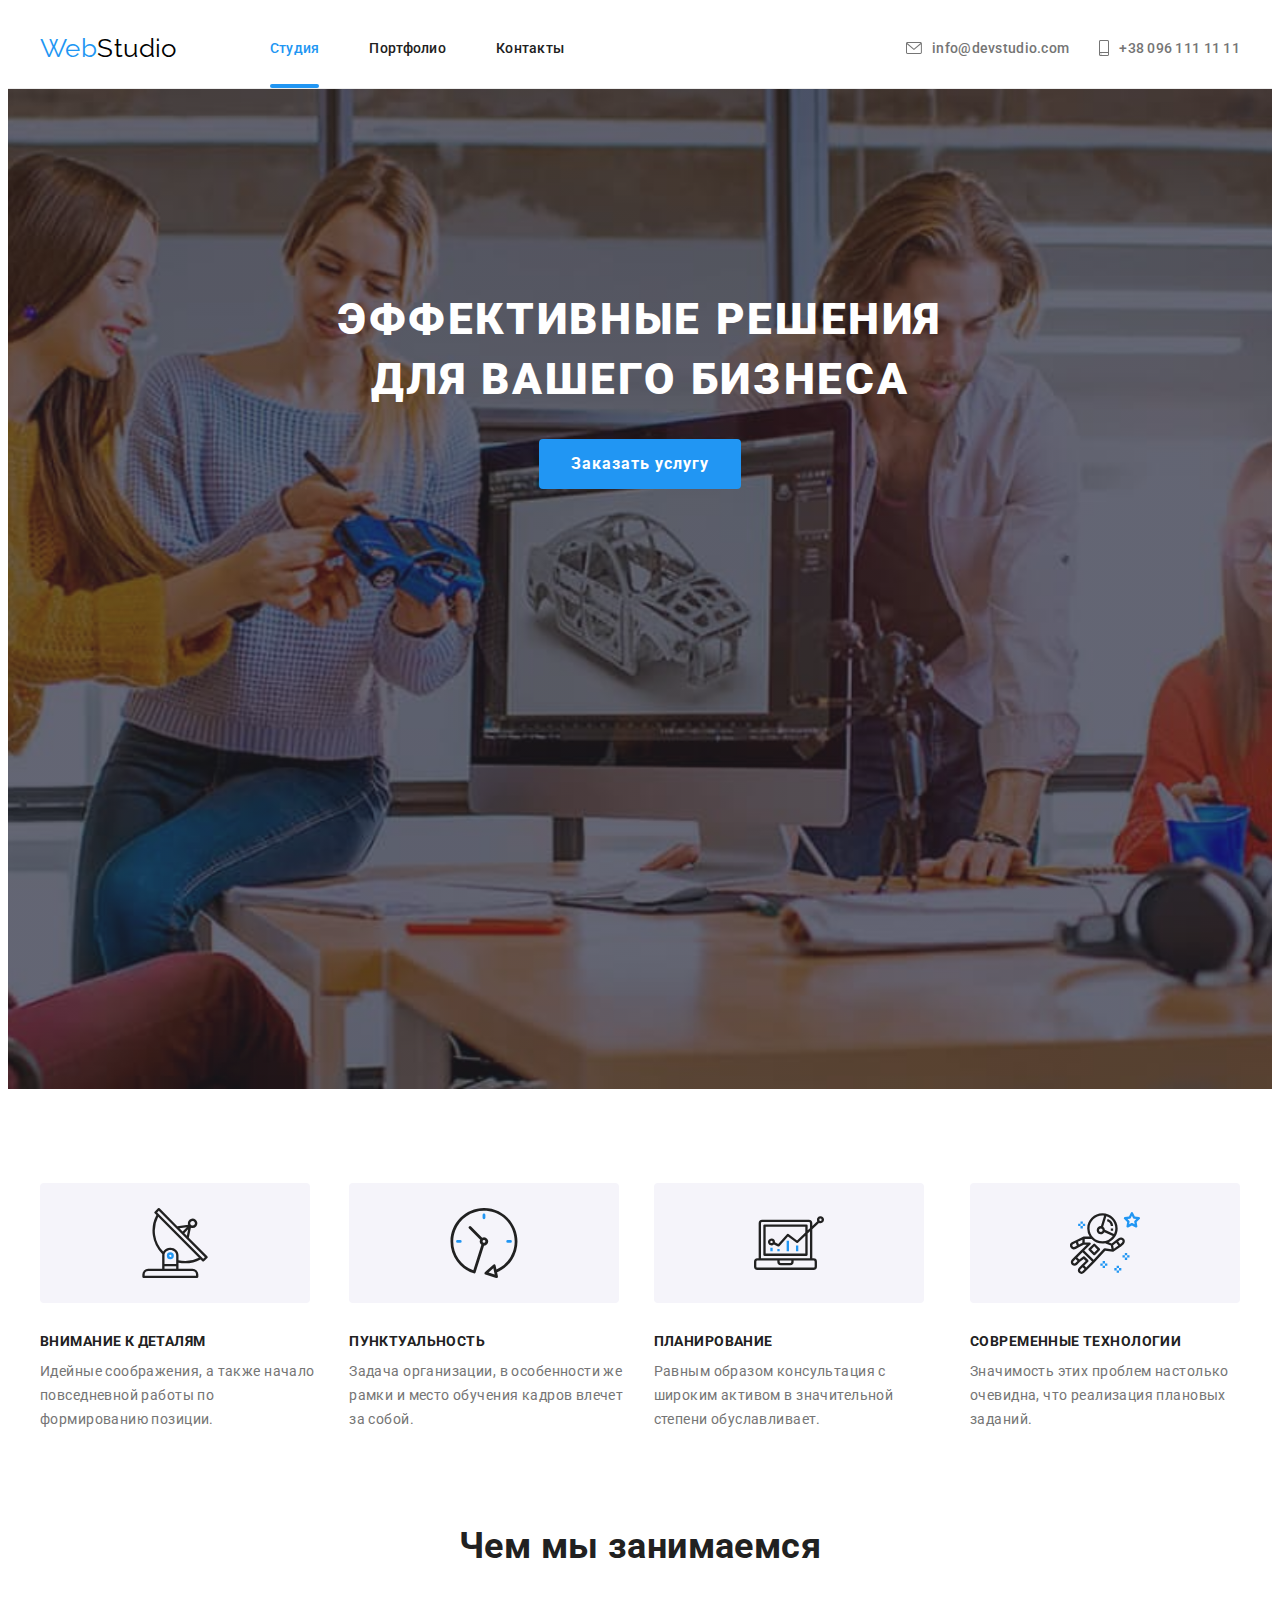
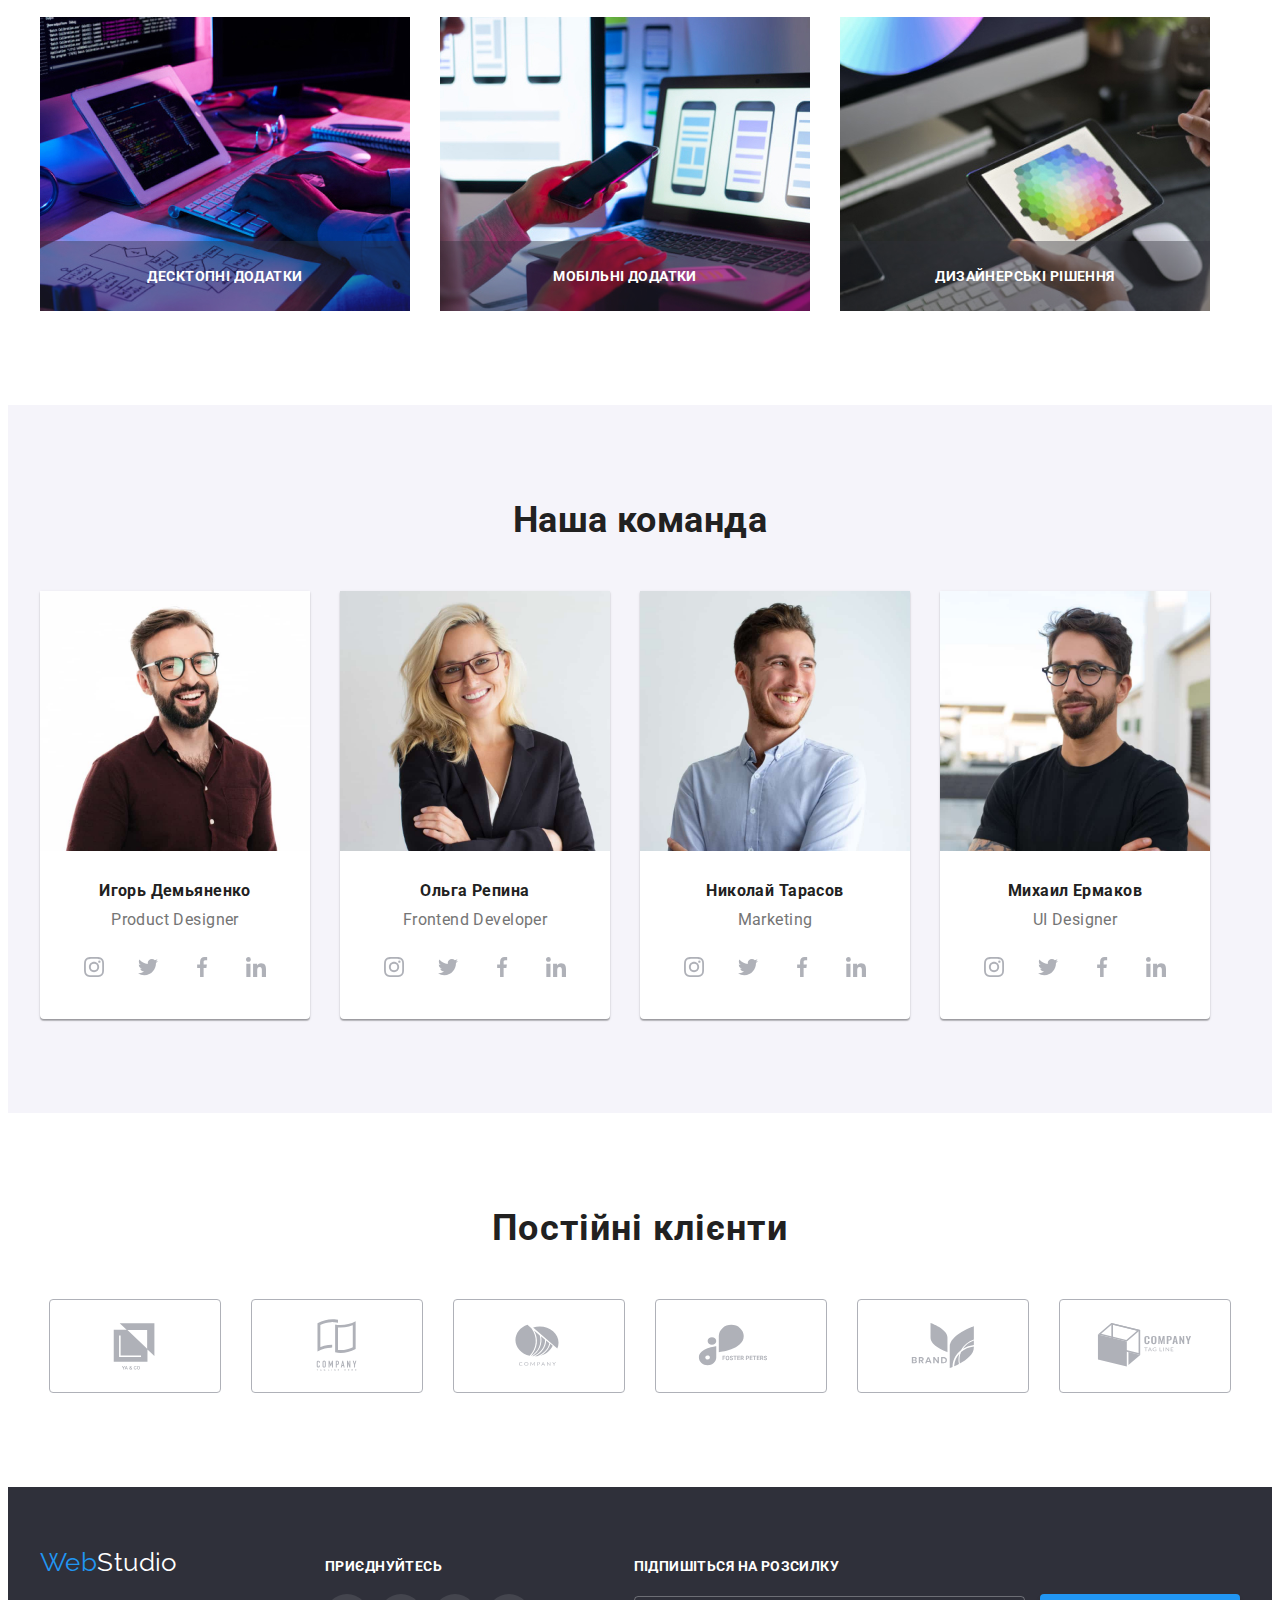
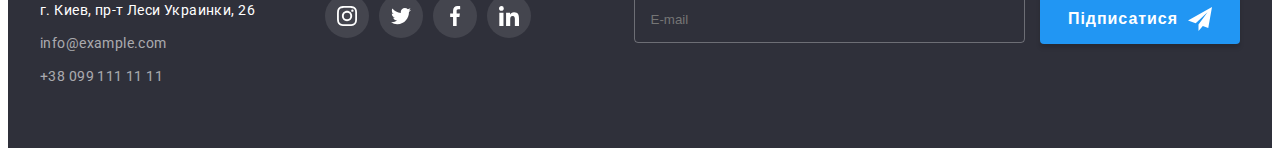
==== index.html @ f3ff93bc "Initial commit" ====
<!DOCTYPE html>
<html lang="ru">
  <head>
    <meta charset="UTF-8" />
    <meta http-equiv="X-UA-Compatible" content="IE=edge" />
    <meta name="viewport" content="width=device-width, initial-scale=1.0" />
    <title>WebStudio</title>

    <!--------------------  Font  ------------------------------------>
    <link rel="preconnect" href="https://fonts.googleapis.com" />
    <link rel="preconnect" href="https://fonts.gstatic.com" crossorigin />
    <link
      href="https://fonts.googleapis.com/css2?family=Raleway:wght@700&family=Roboto:wght@400;500;700;900&display=swap"
      rel="stylesheet"
    />

    <!-------------------  Normalize ---------------------------------------->
    <link
      rel="stylesheet"
      href="https://cdnjs.cloudflare.com/ajax/libs/modern-normalize/1.1.0/modern-normalize.min.css"
      integrity="sha512-wpPYUAdjBVSE4KJnH1VR1HeZfpl1ub8YT/NKx4PuQ5NmX2tKuGu6U/JRp5y+Y8XG2tV+wKQpNHVUX03MfMFn9Q=="
      crossorigin="anonymous"
      referrerpolicy="no-referrer"
    />

    <!------------------  Custom styles -------------------------------------------------->

    <link rel="stylesheet" href="./css/styles.css" />
  </head>

  <body data-page>
    <!----------------------------  header  -------------------------------------------------->

    <header class="header">
      <div class="container header-container">
        <nav class="header-nav">
          <a class="link header-link-logo-black" href="./index.html"
            ><span class="logo-blue">Web</span>Studio</a
          >
          <ul class="header-nav-list list">
            <li class="header-nav-item">
              <a class="header-link-studio header-link link" href="./index.html">Студия</a>
            </li>
            <li class="header-nav-item">
              <a class="header-link link" href="./portfolio.html">Портфолио</a>
            </li>
            <li class="header-nav-item"><a class="header-link link" href="#">Контакты</a></li>
          </ul>
        </nav>

        <ul class="header-contacts-list list">
          <li class="header-contacts-item">
            <a class="header-link-contacts link" href="mail:info@devstudio.com">
              <svg class="header-icon" width="16" height="12">
                <use href="./images/icons.svg#envelope"></use></svg
              >info@devstudio.com</a
            >
          </li>
          <li class="header-contacts-item">
            <a class="header-link-contacts link" href="tel:+380961111111"
              ><svg class="header-icon" width="10" height="16">
                <use href="./images/icons.svg#smartphone"></use></svg
              >+38 096 111 11 11</a
            >
          </li>
        </ul>
      </div>
    </header>

    <main>
      <!----------------------  Эффективные решения -------------------------------------->

      <section class="section sentence-section">
        <div class="container hero">
          <span class="images-hero"></span>
          <h1 class="sntns-hr">Эффективные решения для вашего бизнеса</h1>
          <button class="btn btn-sentence-section" type="button" data-modal-open>
            Заказать услугу
          </button>
        </div>
      </section>

      <!------------------------  features  ------------------------------------------->

      <section class="section">
        <div class="container">
          <h2 class="visually-hidden">Особенности</h2>

          <ul class="list container-features-list">
            <li class="container-features-item">
              <div class="features-icon-wrap">
                <svg class="features-icon" width="70" height="70">
                  <use href="./images/icons.svg#antenna"></use>
                </svg>
              </div>
              <h3 class="main-features-title">Внимание к деталям</h3>
              <p class="main-features-text">
                Идейные соображения, а также начало повседневной работы по формированию позиции.
              </p>
            </li>
            <li class="container-features-item">
              <div class="features-icon-wrap">
                <svg class="features-icon" width="70" height="70">
                  <use href="./images/icons.svg#clock"></use>
                </svg>
              </div>
              <h3 class="main-features-title">Пунктуальность</h3>
              <p class="main-features-text">
                Задача организации, в особенности же рамки и место обучения кадров влечет за собой.
              </p>
            </li>
            <li class="container-features-item">
              <div class="features-icon-wrap">
                <svg class="features-icon" width="70" height="70">
                  <use href="./images/icons.svg#diagram"></use>
                </svg>
              </div>
              <h3 class="main-features-title">Планирование</h3>
              <p class="main-features-text">
                Равным образом консультация с широким активом в значительной степени обуславливает.
              </p>
            </li>
            <li class="container-features-item">
              <div class="features-icon-wrap">
                <svg class="features-icon" width="70" height="70">
                  <use href="./images/icons.svg#astronaut"></use>
                </svg>
              </div>
              <h3 class="main-features-title">Современные технологии</h3>
              <p class="main-features-text">
                Значимость этих проблем настолько очевидна, что реализация плановых заданий.
              </p>
            </li>
          </ul>
        </div>
      </section>
      <!---------------------------- Занятия------------------------------------->
      <section class="section work">
        <div class="container">
          <h2 class="main-occupation-title">Чем мы занимаемся</h2>

          <ul class="list container-main-occupation-list">
            <li class="occupation-item">
              <img src="./images/box1.jpg" alt="проєктирование" width="370" />
              <div class="occupation-div"><p class="occupation-text">Десктопні додатки</p></div>
            </li>
            <li class="occupation-item">
              <img src="./images/box2.jpg" alt="мобильные приложения" width="370" />
              <div class="occupation-div"><p class="occupation-text">Мобільні додатки</p></div>
            </li>
            <li class="occupation-item">
              <img src="./images/box3.jpg" alt="дизайн" width="370" />
              <div class="occupation-div"><p class="occupation-text">Дизайнерські рішення</p></div>
            </li>
          </ul>
        </div>
      </section>

      <!--------------------------  Команда  --------------------------------------->

      <section class="section main-team">
        <div class="container">
          <h2 class="main-team-title-head">Наша команда</h2>

          <ul class="list container-main-team-list">
            <li class="team-card-item">
              <img src="./images/img1.jpg" alt="Product Designer" width="270" />
              <div class="team-card-content">
                <h3 class="main-team-title">Игорь Демьяненко</h3>
                <p class="main-team-text">Product Designer</p>
                <ul class="social-list list">
                  <li class="social-item">
                    <a
                      class="social-link link"
                      href=""
                      target="_blank"
                      rel="noopener nonereferre"
                      aria-label="instagram"
                    >
                      <svg class="social-icon" width="20" height="20">
                        <use href="./images/icons.svg#instagram"></use></svg
                    ></a>
                  </li>
                  <li class="social-item">
                    <a
                      class="social-link link"
                      href=""
                      target="_blank"
                      rel="noopener nonereferre"
                      aria-label="twitter"
                    >
                      <svg class="social-icon" width="20" height="20">
                        <use href="./images/icons.svg#twitter"></use></svg
                    ></a>
                  </li>
                  <li class="social-item">
                    <a
                      class="social-link link"
                      href=""
                      target="_blank"
                      rel="noopener nonereferre"
                      aria-label="facebook"
                    >
                      <svg class="social-icon" width="20" height="20">
                        <use href="./images/icons.svg#facebook"></use></svg
                    ></a>
                  </li>
                  <li class="social-item">
                    <a
                      class="social-link link"
                      href=""
                      target="_blank"
                      rel="noopener nonereferre"
                      aria-label="linkedin"
                      ><svg class="social-icon" width="20" height="20">
                        <use href="./images/icons.svg#linkedin"></use></svg
                    ></a>
                  </li>
                </ul>
              </div>
            </li>
            <li class="team-card-item">
              <img src="./images/img2.jpg" alt="Frontend Developer" width="270" />
              <div class="team-card-content">
                <h3 class="main-team-title">Ольга Репина</h3>
                <p class="main-team-text">Frontend Developer</p>
                <ul class="social-list list">
                  <li class="social-item">
                    <a
                      class="social-link link"
                      href=""
                      target="_blank"
                      rel="noopener nonereferre"
                      aria-label="instagram"
                    >
                      <svg class="social-icon" width="20" height="20">
                        <use href="./images/icons.svg#instagram"></use></svg
                    ></a>
                  </li>
                  <li class="social-item">
                    <a
                      class="social-link link"
                      href=""
                      target="_blank"
                      rel="noopener nonereferre"
                      aria-label="twitter"
                    >
                      <svg class="social-icon" width="20" height="20">
                        <use href="./images/icons.svg#twitter"></use></svg
                    ></a>
                  </li>
                  <li class="social-item">
                    <a
                      class="social-link link"
                      href=""
                      target="_blank"
                      rel="noopener nonereferre"
                      aria-label="facebook"
                    >
                      <svg class="social-icon" width="20" height="20">
                        <use href="./images/icons.svg#facebook"></use></svg
                    ></a>
                  </li>
                  <li class="social-item">
                    <a
                      class="social-link link"
                      href=""
                      target="_blank"
                      rel="noopener nonereferre"
                      aria-label="linkedin"
                      ><svg class="social-icon" width="20" height="20">
                        <use href="./images/icons.svg#linkedin"></use></svg
                    ></a>
                  </li>
                </ul>
              </div>
            </li>
            <li class="team-card-item">
              <img src="./images/img3.jpg" alt="Marketing" width="270" />
              <div class="team-card-content">
                <h3 class="main-team-title">Николай Тарасов</h3>
                <p class="main-team-text">Marketing</p>
                <ul class="social-list list">
                  <li class="social-item">
                    <a
                      class="social-link link"
                      href=""
                      target="_blank"
                      rel="noopener nonereferre"
                      aria-label="instagram"
                    >
                      <svg class="social-icon" width="20" height="20">
                        <use href="./images/icons.svg#instagram"></use></svg
                    ></a>
                  </li>
                  <li class="social-item">
                    <a
                      class="social-link link"
                      href=""
                      target="_blank"
                      rel="noopener nonereferre"
                      aria-label="twitter"
                    >
                      <svg class="social-icon" width="20" height="20">
                        <use href="./images/icons.svg#twitter"></use></svg
                    ></a>
                  </li>
                  <li class="social-item">
                    <a
                      class="social-link link"
                      href=""
                      target="_blank"
                      rel="noopener nonereferre"
                      aria-label="facebook"
                    >
                      <svg class="social-icon" width="20" height="20">
                        <use href="./images/icons.svg#facebook"></use></svg
                    ></a>
                  </li>
                  <li class="social-item">
                    <a
                      class="social-link link"
                      href=""
                      target="_blank"
                      rel="noopener nonereferre"
                      aria-label="linkedin"
                      ><svg class="social-icon" width="20" height="20">
                        <use href="./images/icons.svg#linkedin"></use></svg
                    ></a>
                  </li>
                </ul>
              </div>
            </li>
            <li class="team-card-item">
              <img src="./images/img4.jpg" alt="UI Designer" width="270" />
              <div class="team-card-content">
                <h3 class="main-team-title">Михаил Ермаков</h3>
                <p class="main-team-text">UI Designer</p>
                <ul class="social-list list">
                  <li class="social-item">
                    <a
                      class="social-link link"
                      href=""
                      target="_blank"
                      rel="noopener nonereferre"
                      aria-label="instagram"
                    >
                      <svg class="social-icon" width="20" height="20">
                        <use href="./images/icons.svg#instagram"></use></svg
                    ></a>
                  </li>
                  <li class="social-item">
                    <a
                      class="social-link link"
                      href=""
                      target="_blank"
                      rel="noopener nonereferre"
                      aria-label="twitter"
                    >
                      <svg class="social-icon" width="20" height="20">
                        <use href="./images/icons.svg#twitter"></use></svg
                    ></a>
                  </li>
                  <li class="social-item">
                    <a
                      class="social-link link"
                      href=""
                      target="_blank"
                      rel="noopener nonereferre"
                      aria-label="facebook"
                    >
                      <svg class="social-icon" width="20" height="20">
                        <use href="./images/icons.svg#facebook"></use></svg
                    ></a>
                  </li>
                  <li class="social-item">
                    <a
                      class="social-link link"
                      href=""
                      target="_blank"
                      rel="noopener nonereferre"
                      aria-label="linkedin"
                      ><svg class="social-icon" width="20" height="20">
                        <use href="./images/icons.svg#linkedin"></use></svg
                    ></a>
                  </li>
                </ul>
              </div>
            </li>
          </ul>
        </div>
      </section>

      <!-- Постійні клієнти -->

      <section class="section section-clients">
        <div class="container container-clients">
          <h2 class="clients-title">Постійні клієнти</h2>
          <ul class="section-clients-list list">
            <li class="section-clients-item">
              <a
                class="clients-link link"
                href=""
                target="_blank"
                rel="noopener nonereferre"
                aria-label="YA&CO"
                ><svg class="clients-icon" width="106" height="60">
                  <use href="./images/icons.svg#logo1"></use></svg
              ></a>
            </li>
            <li class="section-clients-item">
              <a
                class="clients-link link"
                href=""
                target="_blank"
                rel="noopener nonereferre"
                aria-label="flag"
                ><svg class="clients-icon" width="106" height="60">
                  <use href="./images/icons.svg#logo2"></use></svg
              ></a>
            </li>
            <li class="section-clients-item">
              <a
                class="clients-link link"
                href=""
                target="_blank"
                rel="noopener nonereferre"
                aria-label="shell"
                ><svg class="clients-icon" width="106" height="60">
                  <use href="./images/icons.svg#logo3"></use></svg
              ></a>
            </li>
            <li class="section-clients-item">
              <a
                class="clients-link link"
                href=""
                target="_blank"
                rel="noopener nonereferre"
                aria-label="butterfly"
                ><svg class="clients-icon" width="106" height="60">
                  <use href="./images/icons.svg#logo4"></use></svg
              ></a>
            </li>
            <li class="section-clients-item">
              <a
                class="clients-link link"
                href=""
                target="_blank"
                rel="noopener nonereferre"
                aria-label="leaf"
                ><svg class="clients-icon" width="106" height="60">
                  <use href="./images/icons.svg#logo5"></use></svg
              ></a>
            </li>
            <li class="section-clients-item">
              <a
                class="clients-link link"
                href=""
                target="_blank"
                rel="noopener nonereferre"
                aria-label="box"
                ><svg class="clients-icon" width="106" height="60">
                  <use href="./images/icons.svg#logo6"></use></svg
              ></a>
            </li>
          </ul>
        </div>
      </section>
    </main>

    <!------------------------Footer------------------------------------>

    <footer class="footer">
      <div class="container container-footer">
        <div class="footer-container-contacts">
          <a class="link footer-link-logo-white" href="./index.html"
            ><span class="logo-blue">Web</span>Studio</a
          >
          <address class="address">
            <ul class="list footer-list">
              <li class="footer-address-location-item">
                <a
                  class="link footer-link-location"
                  target="_blank"
                  rel="noopener noreferrer"
                  href="https://goo.gl/maps/SqduPQ5yzWcNrS9j9"
                  >г. Киев, пр-т Леси Украинки, 26</a
                >
              </li>
              <li class="footer-item">
                <a class="link footer-link" href="mailto:info@example.com">info@example.com</a>
              </li>
              <li class="footer-item">
                <a class="link footer-link" href="tel:+380991111111">+38 099 111 11 11</a>
              </li>
            </ul>
          </address>
        </div>

        <!----------------------  footer--social  --------------------------------->

        <div class="footer-container-social">
          <p class="footer-social-title">приєднуйтесь</p>
          <ul class="footer-social-list list">
            <li class="footer-social-item">
              <a
                class="footer-social-link link"
                href=""
                target="_blank"
                rel="noopener nonereferre"
                aria-label="instagram"
              >
                <svg class="footer-social-icon" width="20" height="20">
                  <use href="./images/icons.svg#instagram"></use></svg
              ></a>
            </li>
            <li class="footer-social-item">
              <a
                class="footer-social-link link"
                href=""
                target="_blank"
                rel="noopener nonereferre"
                aria-label="twitter"
              >
                <svg class="footer-social-icon" width="20" height="20">
                  <use href="./images/icons.svg#twitter"></use></svg
              ></a>
            </li>
            <li class="footer-social-item">
              <a
                class="footer-social-link link"
                href=""
                target="_blank"
                rel="noopener nonereferre"
                aria-label="facebook"
              >
                <svg class="footer-social-icon" width="20" height="20">
                  <use href="./images/icons.svg#facebook"></use></svg
              ></a>
            </li>
            <li class="footer-social-item">
              <a
                class="footer-social-link link"
                href=""
                target="_blank"
                rel="noopener nonereferre"
                aria-label="linkedin"
                ><svg class="footer-social-icon" width="20" height="20">
                  <use href="./images/icons.svg#linkedin"></use></svg
              ></a>
            </li>
          </ul>
        </div>

        <!-----------------------  footer-form  ---------------------------------->

        <div class="footer-form">
          <p class="footer-form-text">Підпишіться на розсилку</p>
          <form class="footer-form-blok" autocomplete="off" novalidate>
            <label class="footer-form-label-email" for="user_email">
              <input
                class="footer-form-input-email"
                type="email"
                name="email"
                placeholder="E-mail"
                required
            /></label>
            <button class="footer-form-button-email" type="submit">
              <svg class="footer-form-icon-send" width="24" height="24">
                <use href="./images/icons.svg#footersend"></use></svg
              >Підписатися
            </button>
          </form>
        </div>
      </div>
    </footer>

    <!-- Modal window -->

    <div class="backdrop is-hidden" data-modal>
      <div class="modal">
        <button class="modal-btn" data-modal-close>
          <svg class="modal-btn-icon" width="20" height="20">
            <use href="./images/icons.svg#close"></use>
          </svg>
        </button>

        <form class="register-form">
          <strong class="register-form-title">Залиште свої дані, ми вам передзвонимо</strong>

          <div class="register-form-group" role="group">
            <lable class="register-form-wrap">
              <span class="register-form-label">Ім'я</span>
              <input class="register-form-input" type="text" name="user-name" required />
              <svg class="register-form-icon" width="18" height="18">
                <use href="./images/icons.svg#modalperson"></use>
              </svg>
            </lable>

            <lable class="register-form-wrap">
              <span class="register-form-label">Телефон</span>
              <input class="register-form-input" type="tel" name="user-tel" required />
              <svg class="register-form-icon" width="18" height="18">
                <use href="./images/icons.svg#modalphon"></use>
              </svg>
            </lable>

            <lable class="register-form-wrap">
              <span class="register-form-label">Пошта</span>
              <input class="register-form-input" type="email" name="user-email" required />
              <svg class="register-form-icon" width="18" height="18">
                <use href="./images/icons.svg#modalemail"></use>
              </svg>
            </lable>

            <span class="register-form-label">Коментар</span>
            <textarea
              class="register-form-message"
              name=""
              rows="5"
              placeholder="Введіть текст"
            ></textarea>
          </div>

          <label class="register-form-agreement">
            <input
              class="register-checkbox visually-hidden"
              type="checkbox"
              name="agreement"
              required
            />
            <svg class="register-icon" width="16" height="15">
              <use class="register-icon-uncheck" href="./images/icons.svg#modalquadro"></use>
              <use class="register-icon-check" href="./images/icons.svg#modalquadrovector"></use>
            </svg>
            <span class="register-form-agreement-text"
              >Погоджуюся з розсилкою та приймаю<a class="register-form-agreement-link" href=""
                >Умови договору</a
              ></span
            >
          </label>

          <button class="register-form-btn" type="submit">Відправити</button>
        </form>
      </div>
    </div>

    <!--<script src="./header-scroll.js"></script> -->
    <script src="./modal.js"></script>
  </body>
</html>
---- css/styles.css ----
:root {
  /*  ------------------  fonts  -------------------------- */
  --main-font: 'Roboto', sans-serif;
  --secondary-font: 'Raleway', sans-serif;

  /*  ------------------- text colors  ------------------ */
  --btn-txt-cl: #ffffff;
  --main-txt-cl: #212121;
  --hdr-cntcts-lst: #757575;
  --accent-txt-cl: #2196f3;
  --porfolio-border-img: #eeeeee;
  --logo-black: #000000;
  --btn-prtfl: #f5f4fa;
  --item-light: rgba(255, 255, 255, 0.6);
  --sctn-sntnc: #2f303a;
  --header-container-border: #ececec;
  --accent-txt-hvr-fcs-cl: #188ce8;
  --accent-social-link-light: #afb1b8;
  --accent-social-link-dark: rgba(255, 255, 255, 0.1);
  --clients-link: rgba(175, 177, 184, 1);
  --linear-gradient: rgba(47, 48, 58, 0.4);
  --box-shadow-porfolio: 0px 1px 1px rgba(0, 0, 0, 0.12), 0px 4px 4px rgba(0, 0, 0, 0.06),
    1px 4px 6px rgba(0, 0, 0, 0.16);
  --backdrop: rgba(0, 0, 0, 0.2);
  --overlay-bgr-clr: rgba(33, 150, 243, 0.9);
  --modal-brdr: rgba(33, 33, 33, 0.2);
  --modal-btn-box-shadow: 0px 4px 4px rgba(0, 0, 0, 0.15);
  --ftr-form: 1px solid rgba(255, 255, 255, 0.3);

  --indent: 30px;
  --items: 3;
  --transition: 250ms cubic-bezier(0.4, 0, 0.2, 1);
  --transition-slow: 350ms cubic-bezier(0.4, 0, 0.2, 1);

  /* ----------------- others  --------------------------- */
}
body {
  font-family: var(--main-font);
  color: var(--main-txt-cl);
  background-color: var(--btn-txt-cl);
  font-size: 14px;
  letter-spacing: 0.03em;
}

.no-scroll {
  overflow: hidden;
}
/*-------------------- reset styles --------------------------- */

h1,
h2,
h3,
h4,
h5,
h6,
p {
  margin: 0;
}

.link {
  text-decoration: none;
  color: currentColor;
}

.list {
  list-style: none;
  padding-left: 0;
  margin: 0;
}

/*----------------------- basy styles  ---------------------------- */

.container {
  width: 1200px;
  padding: 0 15px;
  margin: 0 auto;
  /*outline: 2px dashed red;
  outline-offset: -2px;*/
}

.visually-hidden {
  position: absolute;
  width: 1px;
  height: 1px;
  margin: -1px;
  border: 0;
  padding: 0;

  white-space: nowrap;
  clip-path: inset(100%);
  clip: rect(0 0 0 0);
  overflow: hidden;
}

img {
  display: block;
  max-width: 100%;
  height: auto;
}

address {
  font-style: normal;
}

.section {
  padding-top: 94px;
  padding-bottom: 94px;
}

.btn {
  font-family: inherit;
  font-weight: 700;
  font-size: 16px;
  line-height: calc(30 / 16);
  display: flex;
  letter-spacing: 0.06em;
  color: var(--btn-txt-cl);
  background-color: var(--accent-txt-cl);
  cursor: pointer;
  border-radius: 4px;
  bottom: none;
  border: none;
  padding: 10px 32px;

  display: block;
  margin: 0 auto;

  transition: color var(--transition), background-color var(--transition);
}

.button {
  display: block;
  margin: 0 auto;
  cursor: pointer;
  border: none;
  border-radius: 4px;
}

.btn:hover,
.btn:focus {
  color: var(--btn-txt-cl);
  background-color: var(--accent-txt-hvr-fcs-cl);
}

.btn-portfolio {
  font-family: inherit;
  font-weight: 500;
  font-size: 16px;
  line-height: calc(26 / 16);
  letter-spacing: 0.03em;
  text-align: center;
  color: var(--main-txt-cl);
  background-color: var(--btn-prtfl);
  cursor: pointer;
  border: none;

  padding: 6px 22px;
  border-radius: 4px;

  transition: color var(--transition), background-color var(--transition),
    box-shadow var(--transition);
}

.btn-portfolio:hover,
.btn-portfolio:focus {
  color: var(--btn-txt-cl);
  background-color: var(--accent-txt-cl);
  box-shadow: var(--box-shadow-porfolio);
}

.header-link-logo-black {
  font-family: 'Raleway';
  font-size: 26px;
  line-height: calc(31 / 26);
  color: var(--logo-black);
  display: block;
}

.logo-blue {
  font-family: 'Raleway';
  font-size: 26px;
  line-height: calc(31 / 26);
  color: var(--accent-txt-cl);
}

/* -------------------  Header  ------------------------ */

.header {
  border-bottom: 1px solid var(--header-container-border);
}

.header-container {
  display: flex;
}

.header-nav {
  display: flex;
  align-items: center;
  margin-right: auto;
}

.header-link-logo-black {
  display: block;
  margin-right: 93px;
  padding: 0 auto;
}

.header-nav-list,
.header-contacts-list {
  display: flex;
}

.header-nav-item {
  margin-right: 50px;
}

.header-contacts-item {
  margin-right: 30px;
}

.header-nav-item:nth-last-child(1),
.header-contacts-item:nth-last-child(1) {
  margin-right: 0;
}

.header-icon {
  fill: currentColor;
  margin-right: 10px;
}

.header-link,
.header-link-contacts {
  font-weight: 500;
  font-size: 14px;
  line-height: calc(16 / 14);
  letter-spacing: 0.02em;
  cursor: pointer;

  display: flex;
  padding-top: 32px;
  padding-bottom: 32px;
  align-items: center;
}

.header-link {
  position: relative;

  transition: color var(--transition);
}

.header-link-studio::after,
.header-link-portfolio::after {
  content: '';
  position: absolute;
  bottom: 0px;
  left: 0;

  display: block;
  width: 100%;
  height: 4px;

  border-radius: 4px;
  background-color: var(--accent-txt-cl);
}

.header-link-contacts {
  color: var(--hdr-cntcts-lst);

  transition: color var(--transition);
}

.header-link-studio,
.header-link-portfolio {
  color: var(--accent-txt-cl);
}

.header-link:hover,
.header-link:focus,
.header-link-contacts:hover,
.header-link-contacts:focus,
.footer-link:hover,
.footer-link:focus {
  color: var(--accent-txt-cl);
}

/*  ---------------- Эффективные решения  ---------------- */

.sentence-section {
  max-width: 1600px;
  height: 600px;
  margin-left: auto;
  margin-right: auto;

  background-position: center;
  background-repeat: no-repeat;
  background-size: cover;
  background-color: var(--sctn-sntnc);
  padding-top: 200px;
  padding-bottom: 200px;
  background-image: linear-gradient(to right, var(--linear-gradient), var(--linear-gradient)),
    url('../images/hero.jpg');
}

.sntns-hr {
  font-weight: 900;
  font-size: 44px;
  line-height: calc(60 / 44);
  text-align: center;
  letter-spacing: 0.06em;
  text-transform: uppercase;
  color: var(--btn-txt-cl);
  width: 696px;
  margin: 0 auto;
  margin-bottom: 30px;
}

/*---------------------- Особенности  -------------------*/

.container-features-list {
  display: flex;
  gap: 30px;
}

.features-icon-wrap {
  display: flex;
  align-items: center;
  justify-content: center;
  width: 270px;
  height: 120px;
  background-color: var(--btn-prtfl);
  border-radius: 4px;
  margin-bottom: 30px;
}

.main-features-title {
  font-size: 14px;
  line-height: calc(16 / 14);
  text-transform: uppercase;
  margin-bottom: 10px;
}

.main-features-text {
  line-height: calc(24 / 14);
  color: var(--hdr-cntcts-lst);
}

/*------------------------- Занятия -----------------*/

.work {
  padding-top: 0px;
}

.main-occupation-title {
  text-align: center;
  margin-bottom: 50px;
  font-size: 36px;
  line-height: calc(42 / 36);
}

.container-main-occupation-list {
  display: flex;
  gap: 30px;
}

.occupation-item {
  position: relative;
}

.occupation-div {
  position: absolute;
  bottom: 0;
  right: 0;

  height: 70px;
  width: 100%;

  display: flex;
  align-items: center;
  justify-content: center;
  z-index: 1000;

  background: var(--linear-gradient);
}

.occupation-text {
  font-weight: 700;
  line-height: calc(16 / 14);
  text-transform: uppercase;
  color: var(--btn-txt-cl);
}

/*  -------------------- Команда --------------------*/

.main-team {
  background-color: var(--btn-prtfl);
}

.main-team-title-head {
  font-size: 36px;
  line-height: 42px;
  text-align: center;
  margin-bottom: 50px;
}

.container-main-team-list {
  display: flex;
  gap: 30px;
}

.team-card-item {
  box-shadow: 0px 1px 3px rgba(0, 0, 0, 0.12), 0px 1px 1px rgba(0, 0, 0, 0.14),
    0px 2px 1px rgba(0, 0, 0, 0.2);
  border-radius: 0px 0px 4px 4px;
  background-color: var(--btn-txt-cl);
}

.team-card-content {
  text-align: center;
  padding: 30px 0;
}

.main-team-title {
  font-size: 16px;
  line-height: calc(19 / 16);
  margin-bottom: 10px;
}

.main-team-text {
  font-size: 16px;
  line-height: calc(19 / 16);
  color: var(--hdr-cntcts-lst);

  margin-bottom: 16px;
}

.social-list {
  display: flex;
  align-items: center;
  justify-content: center;
  gap: 10px;
}

.social-link {
  display: flex;
  align-items: center;
  justify-content: center;
  width: 44px;
  height: 44px;
  background-color: var(--btn-txt-cl);
  border-radius: 50%;
  color: var(--accent-social-link-light);

  transition: color var(--transition), background-color var(--transition);
}

/* outline: 2px dashed red;
  outline-offset: -2px;
*/

.social-link:hover,
.social-link:focus {
  color: var(--btn-txt-cl);
  background-color: var(--accent-txt-cl);
}

.social-icon {
  fill: currentColor;
}

/* ------------------ Постійні клієнти  ------------------------- */

.container-clients {
  display: block;
}

.clients-title {
  font-weight: 700;
  font-size: 36px;
  line-height: calc(42 / 36);
  text-align: center;
  letter-spacing: 0.03em;
  color: var(--main-txt-cl);
  margin-bottom: 50px;
}

.section-clients-list {
  display: flex;
  align-items: center;
  justify-content: center;
  gap: 30px;
}

.clients-link {
  display: flex;
  align-items: center;
  justify-content: center;
  width: 170px;
  height: 92px;

  border: 1px solid var(--clients-link);
  color: var(--clients-link);

  border-radius: 4px;

  transition: color var(--transition), border var(--transition);
}

.clients-link:hover,
.clients-link:focus {
  color: var(--accent-txt-cl);
  border: 1px solid var(--accent-txt-cl);
}

.clients-icon {
  fill: currentColor;
}

/*  ----------------- PORFOLIO page  ------------------------- * /

/*  -------------- Portfolio navigation  ------------------ */

.section-portfolio {
  padding: 94px 0;
}

/*  ----------------- Portfolio BTN  ----------------------- */

.container-portfolio-navigation-list {
  display: flex;
  justify-content: center;
  gap: 8px;
  margin-bottom: 50px;
}

/* ---------------- Portfolio ------------------------------- */

.container-portfolio-list {
  display: flex;
  flex-wrap: wrap;
  gap: 30px;
}

.portfolio-item {
}

.portfolio-link {
  display: block;

  transition: box-shadow var(--transition);
}

.portfolio-link:hover,
.portfolio-link:focus {
  box-shadow: var(--box-shadow-porfolio);
}

.overlay-out {
  position: relative;
  overflow: hidden;
}

.overlay {
  position: absolute;
  top: 0px;
  left: 0px;

  width: 100%;
  height: 100%;
  display: flex;
  align-items: center;
  justify-content: center;
  padding: 63px 24px;

  background-color: var(--overlay-bgr-clr);
  backdrop-filter: blur (3px);

  transform: translateY(100%);
  transition: transform var(--transition);
}

.portfolio-item:hover .overlay {
  transform: translateY(0);
}
.overlay-text {
  font-weight: 400;
  font-size: 18px;
  line-height: calc(28 / 18);
  letter-spacing: 0.03em;
  color: var(--btn-txt-cl);
}

.porfolio-div-contents {
  border: 1px solid var(--porfolio-border-img);
  padding: 20px 24px;
  border-top: none;
}

.portfolio-title {
  font-size: 18px;
  line-height: calc(36 / 18);
  letter-spacing: 0.06em;
  margin-bottom: 4px;
}

.portfolio-text {
  font-size: 16px;
  line-height: calc(30 / 16);
  color: var(--hdr-cntcts-lst);
}

/*----------------------Footer------------------------------- */

.footer {
  background-color: var(--sctn-sntnc);
  padding-top: 60px;
  padding-bottom: 60px;
}

.container-footer {
  display: flex;
  align-items: baseline;
}

.footer-container-contacts {
  margin-right: 70px;
}

.footer-link-logo-white {
  display: block;
  font-family: 'Raleway';
  font-size: 26px;
  line-height: calc(31 / 26);
  color: var(--btn-txt-cl);
  margin-bottom: 20px;
}

.address {
  font-style: inherit;
}

.footer-link-location {
  line-height: calc(24 / 14);
  color: var(--btn-txt-cl);
}

.footer-link {
  line-height: calc(24 / 14);
  color: var(--item-light);

  transition: color var(--transition);
}

.footer-item,
.footer-address-location-item {
  margin-bottom: 9px;
}

.footer-item:last-child {
  margin-bottom: 0px;
}

.footer-container-social {
  margin-right: auto;
}

.footer-social-title {
  font-weight: 700;
  font-size: 14px;
  line-height: calc(16 / 14);
  letter-spacing: 0.03em;
  text-transform: uppercase;
  color: var(--btn-txt-cl);

  margin-bottom: 20px;
}

.footer-social-list {
  display: flex;
  gap: 10px;
}

.footer-social-link {
  display: flex;
  align-items: center;
  justify-content: center;
  width: 44px;
  height: 44px;
  background-color: var(--accent-social-link-dark);
  border-radius: 50%;
  color: var(--btn-txt-cl);

  transition: background-color var(--transition);

  /*outline: 2px dashed red;
  outline-offset: -2px;*/
}

.footer-social-link:hover,
.footer-social-link:focus {
  background-color: var(--accent-txt-cl);
}

.footer-social-icon {
  fill: currentColor;
}

/*----  footer-form  -----------*/

.footer-form {
  display: block;
}

.footer-form-text {
  font-weight: 700;
  font-size: 14px;
  line-height: calc(16 / 14);
  letter-spacing: 0.03em;
  text-transform: uppercase;
  color: var(--btn-txt-cl);
  margin-bottom: 20px;
}

.footer-form-blok {
}

.footer-form-label-email {
}

.footer-form-input-email {
  width: 358px;
  padding: 15px;
  padding-left: 16px;
  border-radius: 4px;
  border: var(--ftr-form);
  background-color: transparent;
  margin-right: 12px;
  color: var(--btn-txt-cl);
}

.footer-form-button-email {
  display: inline-flex;
  align-items: center;
  gap: 10px;
  border: none;

  padding-top: 10px;
  padding-bottom: 10px;
  padding-left: 28px;
  padding-right: 62px;

  font-weight: 700;
  font-size: 16px;
  line-height: calc(30 / 16);
  letter-spacing: 0.06em;
  color: var(--btn-txt-cl);

  background-color: var(--accent-txt-cl);
  box-shadow: var(--modal-btn-box-shadow);
  border-radius: 4px;
  cursor: pointer;

  position: relative;
}

.footer-form-icon-send {
  position: absolute;
  bottom: 13px;
  right: 28px;

  fill: var(--btn-txt-cl);
}

/* --- Modal window --- */

.backdrop {
  position: fixed;
  top: 0px;
  left: 0px;
  z-index: 1000;

  width: 100%;
  height: 100%;

  background-color: var(--backdrop);

  /* display: flex;
  align-items: center;
  justify-content: center;*/

  transition: opacity var(--transition), visibility var(--transition);
}

.backdrop.is-hidden {
  opacity: 0;
  visibility: hidden;
  pointer-events: none;
}

.modal {
  position: absolute;
  top: 50%;
  left: 50%;
  transform: translate(-50%, -50%) scale(1) rotate(0);

  position: relative;
  width: 528px;
  height: 581px;
  background-color: var(--btn-txt-cl);
  border-radius: 4px;

  padding: 44px 40px;

  opacity: 1;
  transition: transform var(--transition), opacity var(--transition);
}

.backdrop.is-hidden .modal {
  opacity: 0;
  transform: translate(-50%, -50%) scale(0.3);
}

.modal-btn {
  position: absolute;
  top: 8px;
  right: 8px;

  width: 30px;
  height: 30px;
  padding: 0;
  display: flex;
  align-items: center;
  justify-content: center;

  border-radius: 50%;
  background-color: transparent;
  cursor: pointer;

  border: 1px solid rgba(0, 0, 0, 0.1);

  transition: fill var(--transition);
}

.modal-btn:hover,
.modal-btn:focus {
  fill: var(--accent-txt-cl);
}

.register-form {
  text-align: center;
}

.register-form-title {
  display: block;
  margin-bottom: 12px;

  font-size: 20px;
  line-height: calc(23 / 20);
  letter-spacing: 0.03em;
}

.register-form-group {
  margin-bottom: 20px;
}

.register-form-wrap {
  position: relative;
  display: block;
  margin-bottom: 10px;
}

.register-form-wrap:last-child {
  margin-bottom: 0;
}

.register-form-label {
  display: block;
  text-align: left;
  margin-bottom: 4px;
  padding-left: 0px;

  font-size: 12px;
  line-height: calc(14 / 12);
  letter-spacing: 0.01em;
  color: var(--hdr-cntcts-lst);
}

.register-form-input,
.register-form-message {
  width: 100%;
  border: 1px solid var(--modal-brdr);
  padding: 11px;
  padding-left: 42px;
  border-radius: 4px;

  transition: border-color var(--transition);
}

.register-form-input:hover,
.register-form-input:focus-visible {
  border: 1px solid var(--accent-txt-cl);
  outline: none;
}

.register-form-input:hover + .register-form-icon,
.register-form-input:focus-visible + .register-form-icon {
  fill: var(--accent-txt-cl);
}

/*
.register-form-icon:hover,
.register-form-icon:focus {
  fill: var(--accent-txt-cl);
  border-color: var(--accent-txt-cl);
}
*/

.register-form-message:hover,
.register-form-message:focus {
  border-color: var(--accent-txt-cl);
  outline: none;
}

.register-form-icon {
  position: absolute;
  bottom: 11px;
  left: 12px;

  transition: fill var(--transition);
}

.register-form-message {
  padding: 12px 16px;
  height: 120px;
  resize: none;
}
/* placeholder :
  font-weight: 400;
  font-size: 12px;
  line-height: 14px;
  letter-spacing: 0.01em;
  color: rgba(117, 117, 117, 0.5);
}
*/

.register-form-agreement {
  display: flex;
  align-items: center;
  justify-content: center;
  gap: 8px;
  margin-bottom: 25px;
}

.register-icon-uncheck {
}

.register-checkbox:checked + .register-icon .register-icon-uncheck {
  opacity: 0;
  transition: opacity var(--transition);
}

.register-icon-check {
  opacity: 0;
  fill: var(--btn-txt-cl);
  background-color: var(--accent-txt-cl);

  transition: opacity var(--anim-fast);
}
.register-checkbox:checked + .register-icon .register-icon-check {
  opacity: 1;
}

.register-form-agreement-text {
  font-weight: 400;
  font-size: 14px;
  line-height: calc (24 / 14);
  letter-spacing: 0.03em;
  color: var(--hdr-cntcts-lst);

  user-select: none;
  text-underline-position: under;
}

.register-form-agreement-link {
  color: var(--accent-txt-cl);
}

.register-form-btn {
  display: inline-flex;
  align-items: center;

  padding: 10px 52px;

  font-weight: 700;
  font-size: 16px;
  line-height: calc(30 / 16);
  letter-spacing: 0.06em;

  color: var(--btn-txt-cl);
  background-color: var(--accent-txt-cl);
  box-shadow: var(--modal-btn-box-shadow);
  border: none;
  border-radius: 4px;
  cursor: pointer;

  transition: background-color var(--transition);
}

.register-form-btn:hover,
.register-form-btn:focus {
  background-color: var(--accent-txt-hvr-fcs-cl);
}
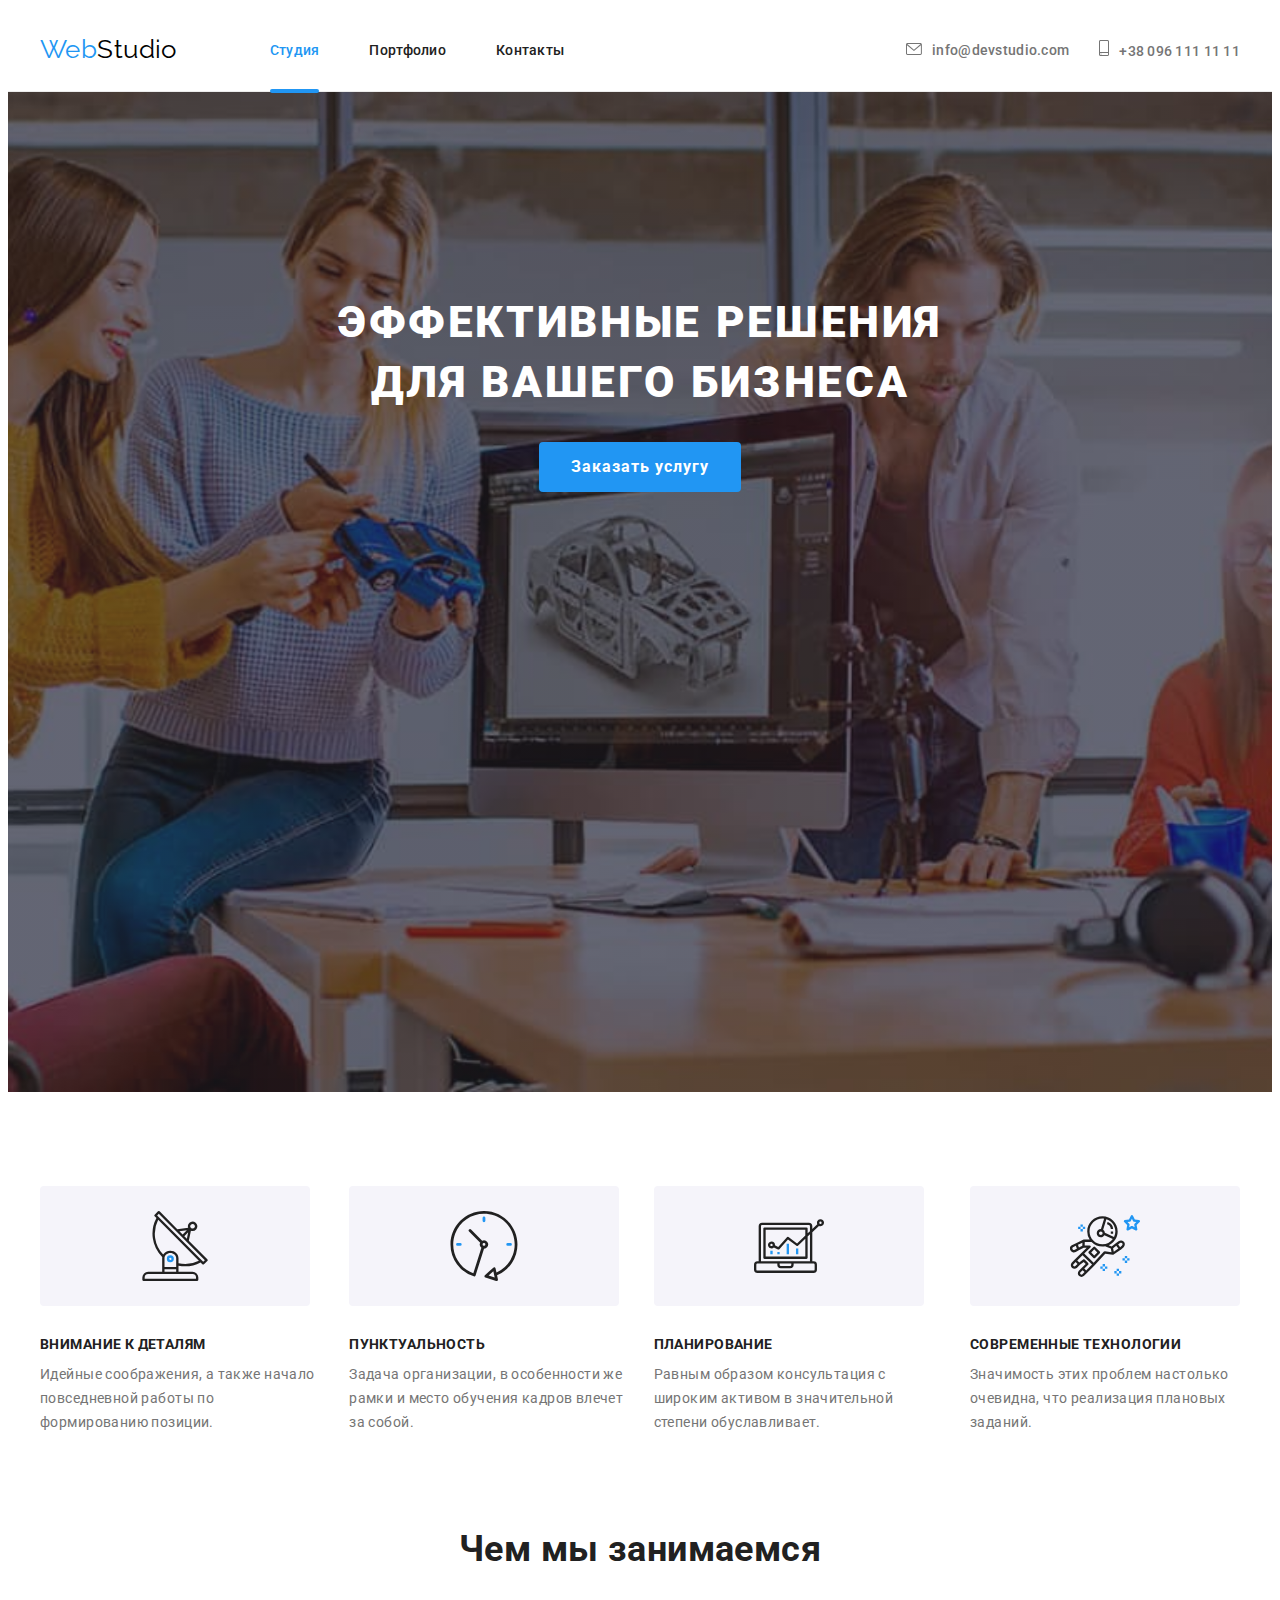
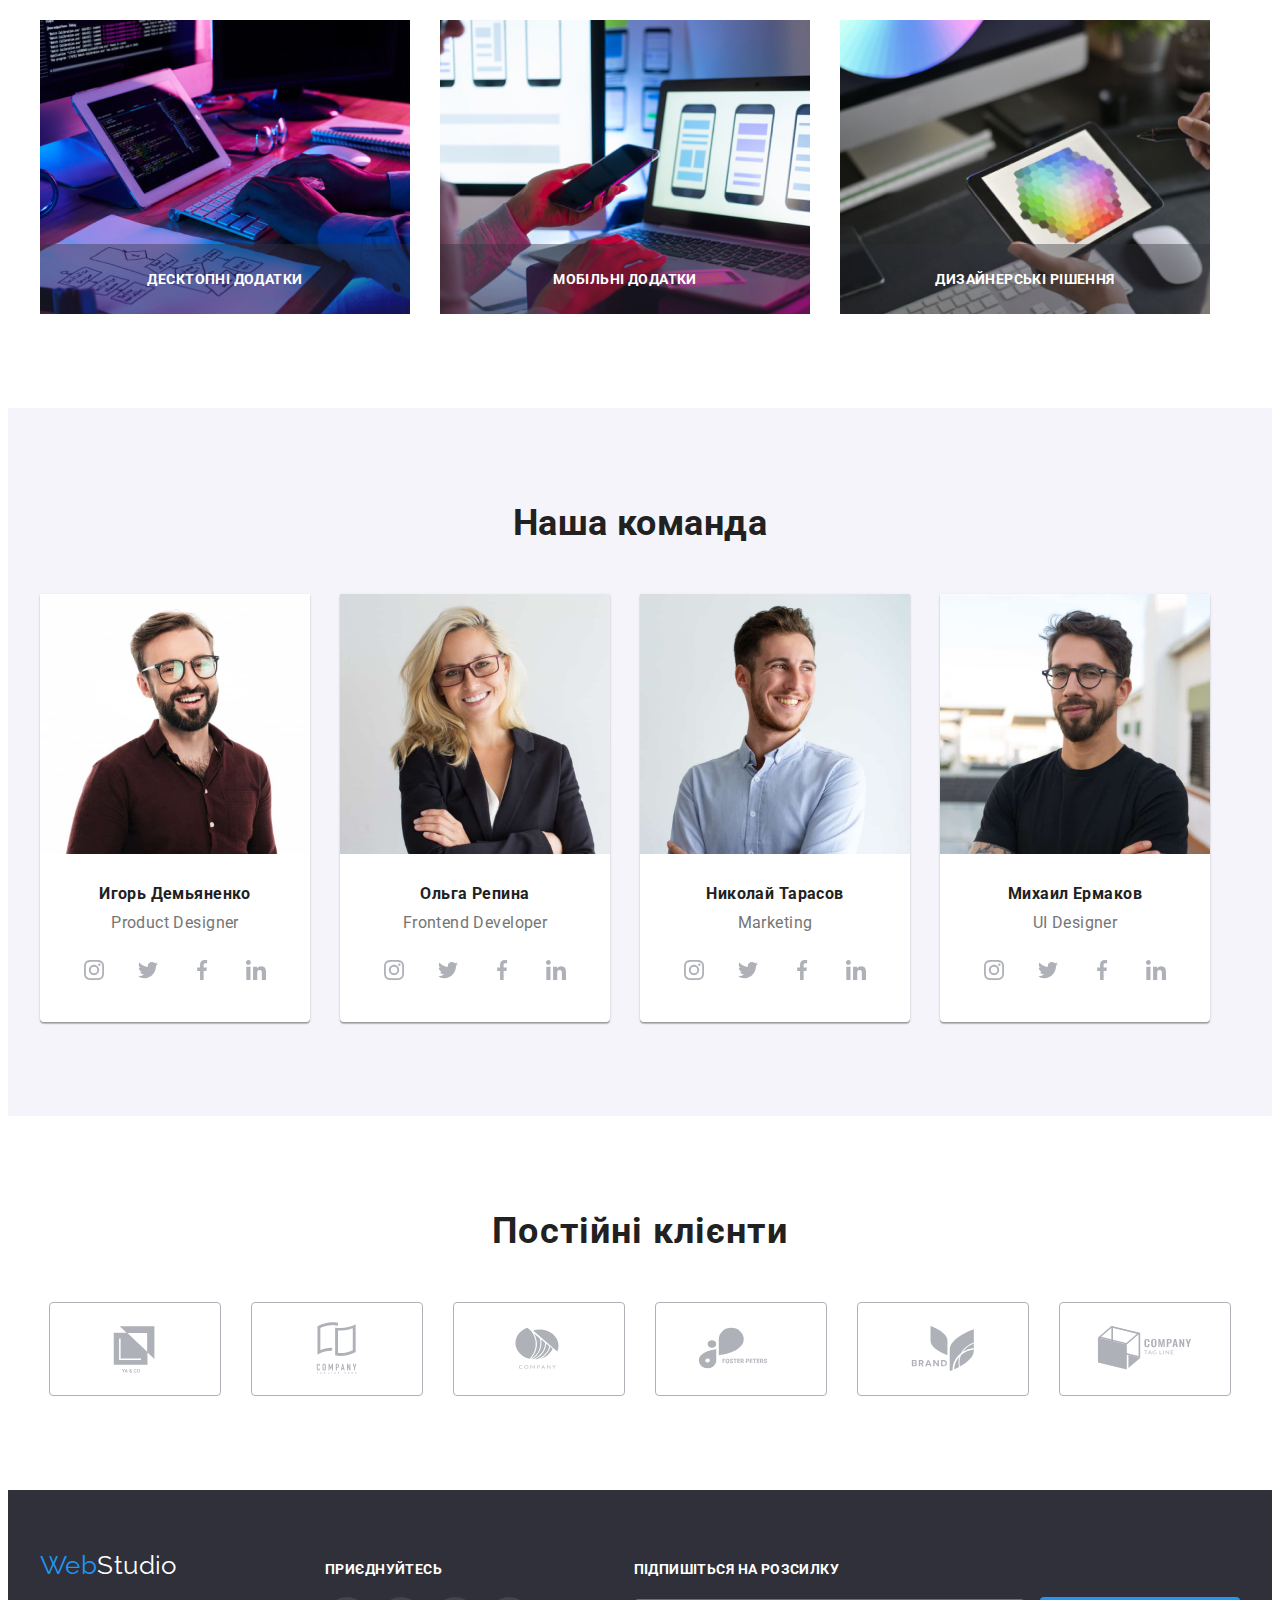
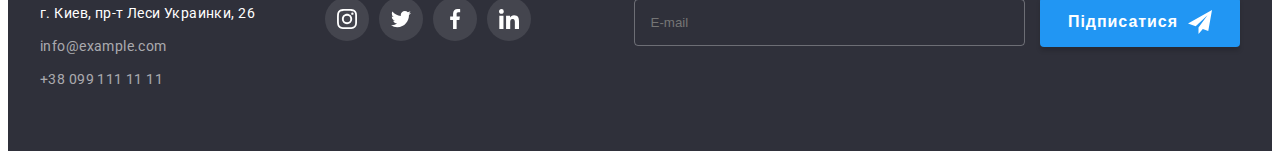
==== commit 44df10ce: "next team and correct" ====
--- a/index.html
+++ b/index.html
@@ -32,33 +32,33 @@
     <!----------------------------  header  -------------------------------------------------->
 
     <header class="header">
-      <div class="container header-container">
-        <nav class="header-nav">
-          <a class="link header-link-logo-black" href="./index.html"
-            ><span class="logo-blue">Web</span>Studio</a
+      <div class="header-container container">
+        <nav class="nav header__nav">
+          <a class="logo logo--black link" href="./index.html"
+            ><span class="logo">Web</span>Studio</a
           >
-          <ul class="header-nav-list list">
-            <li class="header-nav-item">
-              <a class="header-link-studio header-link link" href="./index.html">Студия</a>
-            </li>
-            <li class="header-nav-item">
-              <a class="header-link link" href="./portfolio.html">Портфолио</a>
-            </li>
-            <li class="header-nav-item"><a class="header-link link" href="#">Контакты</a></li>
+          <ul class="nav__list list">
+            <li class="nav__item">
+              <a class="nav__link nav__link--active link" href="./index.html">Студия</a>
+            </li>
+            <li class="nav__item">
+              <a class="nav__link link" href="./portfolio.html">Портфолио</a>
+            </li>
+            <li class="nav__item"><a class="nav__link link" href="#">Контакты</a></li>
           </ul>
         </nav>
 
-        <ul class="header-contacts-list list">
-          <li class="header-contacts-item">
-            <a class="header-link-contacts link" href="mail:info@devstudio.com">
-              <svg class="header-icon" width="16" height="12">
+        <ul class="contacts contacts--list list">
+          <li class="contacts__item">
+            <a class="contacts__link link" href="mail:info@devstudio.com">
+              <svg class="contacts__icon" width="16" height="12">
                 <use href="./images/icons.svg#envelope"></use></svg
               >info@devstudio.com</a
             >
           </li>
-          <li class="header-contacts-item">
-            <a class="header-link-contacts link" href="tel:+380961111111"
-              ><svg class="header-icon" width="10" height="16">
+          <li class="contacts__item">
+            <a class="contacts__link link" href="tel:+380961111111"
+              ><svg class="contacts__icon" width="10" height="16">
                 <use href="./images/icons.svg#smartphone"></use></svg
               >+38 096 111 11 11</a
             >
@@ -68,15 +68,13 @@
     </header>
 
     <main>
-      <!----------------------  Эффективные решения -------------------------------------->
-
-      <section class="section sentence-section">
-        <div class="container hero">
-          <span class="images-hero"></span>
-          <h1 class="sntns-hr">Эффективные решения для вашего бизнеса</h1>
-          <button class="btn btn-sentence-section" type="button" data-modal-open>
-            Заказать услугу
-          </button>
+      <!----------------------  hero -------------------------------------->
+
+      <section class="hero hero--section section">
+        <div class="container">
+          <span class="hero__images"></span>
+          <h1 class="hero__title hero__title--position">Эффективные решения для вашего бизнеса</h1>
+          <button class="hero__btn btn" type="button" data-modal-open>Заказать услугу</button>
         </div>
       </section>
 
@@ -86,83 +84,85 @@
         <div class="container">
           <h2 class="visually-hidden">Особенности</h2>
 
-          <ul class="list container-features-list">
-            <li class="container-features-item">
-              <div class="features-icon-wrap">
-                <svg class="features-icon" width="70" height="70">
+          <ul class="features features--list list">
+            <li class="features__item">
+              <div class="features__image">
+                <svg class="features__icon" width="70" height="70">
                   <use href="./images/icons.svg#antenna"></use>
                 </svg>
               </div>
-              <h3 class="main-features-title">Внимание к деталям</h3>
-              <p class="main-features-text">
+              <h3 class="features__title">Внимание к деталям</h3>
+              <p class="features__text">
                 Идейные соображения, а также начало повседневной работы по формированию позиции.
               </p>
             </li>
-            <li class="container-features-item">
-              <div class="features-icon-wrap">
-                <svg class="features-icon" width="70" height="70">
+            <li class="features__item">
+              <div class="features__image">
+                <svg class="features__icon" width="70" height="70">
                   <use href="./images/icons.svg#clock"></use>
                 </svg>
               </div>
-              <h3 class="main-features-title">Пунктуальность</h3>
-              <p class="main-features-text">
+              <h3 class="features__title">Пунктуальность</h3>
+              <p class="features__text">
                 Задача организации, в особенности же рамки и место обучения кадров влечет за собой.
               </p>
             </li>
-            <li class="container-features-item">
-              <div class="features-icon-wrap">
-                <svg class="features-icon" width="70" height="70">
+            <li class="features__item">
+              <div class="features__image">
+                <svg class="features__icon" width="70" height="70">
                   <use href="./images/icons.svg#diagram"></use>
                 </svg>
               </div>
-              <h3 class="main-features-title">Планирование</h3>
-              <p class="main-features-text">
+              <h3 class="features__title">Планирование</h3>
+              <p class="features__text">
                 Равным образом консультация с широким активом в значительной степени обуславливает.
               </p>
             </li>
-            <li class="container-features-item">
-              <div class="features-icon-wrap">
-                <svg class="features-icon" width="70" height="70">
+            <li class="features__item">
+              <div class="features__image">
+                <svg class="features__icon" width="70" height="70">
                   <use href="./images/icons.svg#astronaut"></use>
                 </svg>
               </div>
-              <h3 class="main-features-title">Современные технологии</h3>
-              <p class="main-features-text">
+              <h3 class="features__title">Современные технологии</h3>
+              <p class="features__text">
                 Значимость этих проблем настолько очевидна, что реализация плановых заданий.
               </p>
             </li>
           </ul>
         </div>
       </section>
-      <!---------------------------- Занятия------------------------------------->
-      <section class="section work">
+      <!---------------------------- activities ------------------------------------->
+      <section class="work-activities section">
         <div class="container">
-          <h2 class="main-occupation-title">Чем мы занимаемся</h2>
-
-          <ul class="list container-main-occupation-list">
-            <li class="occupation-item">
+          <h2 class="work-activities__title">Чем мы занимаемся</h2>
+
+          <ul class="activities list">
+            <li class="activities__item">
               <img src="./images/box1.jpg" alt="проєктирование" width="370" />
-              <div class="occupation-div"><p class="occupation-text">Десктопні додатки</p></div>
-            </li>
-            <li class="occupation-item">
+              <div class="activities__div"><p class="activities__text">Десктопні додатки</p></div>
+            </li>
+            <li class="activities__item">
               <img src="./images/box2.jpg" alt="мобильные приложения" width="370" />
-              <div class="occupation-div"><p class="occupation-text">Мобільні додатки</p></div>
-            </li>
-            <li class="occupation-item">
+              <div class="activities__div"><p class="activities__text">Мобільні додатки</p></div>
+            </li>
+            <li class="activities__item">
               <img src="./images/box3.jpg" alt="дизайн" width="370" />
-              <div class="occupation-div"><p class="occupation-text">Дизайнерські рішення</p></div>
+              <div class="activities__div">
+                <p class="activities__text">Дизайнерські рішення</p>
+              </div>
             </li>
           </ul>
         </div>
       </section>
 
-      <!--------------------------  Команда  --------------------------------------->
-
-      <section class="section main-team">
+      <!--------------------------  team  --------------------------------------->
+
+      <section class="team section">
         <div class="container">
-          <h2 class="main-team-title-head">Наша команда</h2>
-
-          <ul class="list container-main-team-list">
+          <h2 class="team__title">Наша команда</h2>
+
+          <ul class="team__list list">
             <li class="team-card-item">
               <img src="./images/img1.jpg" alt="Product Designer" width="270" />
               <div class="team-card-content">
@@ -473,8 +473,8 @@
     <footer class="footer">
       <div class="container container-footer">
         <div class="footer-container-contacts">
-          <a class="link footer-link-logo-white" href="./index.html"
-            ><span class="logo-blue">Web</span>Studio</a
+          <a class="logo logo--white link" href="./index.html"
+            ><span class="logo">Web</span>Studio</a
           >
           <address class="address">
             <ul class="list footer-list">
--- a/css/styles.css
+++ b/css/styles.css
@@ -107,55 +107,38 @@
   padding-bottom: 94px;
 }
 
-.btn {
-  font-family: inherit;
-  font-weight: 700;
-  font-size: 16px;
-  line-height: calc(30 / 16);
-  display: flex;
-  letter-spacing: 0.06em;
-  color: var(--btn-txt-cl);
-  background-color: var(--accent-txt-cl);
-  cursor: pointer;
-  border-radius: 4px;
-  bottom: none;
-  border: none;
-  padding: 10px 32px;
-
-  display: block;
-  margin: 0 auto;
-
-  transition: color var(--transition), background-color var(--transition);
-}
-
+/*
 .button {
   display: block;
   margin: 0 auto;
+
   cursor: pointer;
   border: none;
   border-radius: 4px;
 }
-
-.btn:hover,
-.btn:focus {
-  color: var(--btn-txt-cl);
-  background-color: var(--accent-txt-hvr-fcs-cl);
+*/
+
+.btn {
+  display: block;
+  margin: 0 auto;
+
+  cursor: pointer;
+  border: none;
+  border-radius: 4px;
+
+  font-family: inherit;
+  font-size: 16px;
 }
 
 .btn-portfolio {
-  font-family: inherit;
   font-weight: 500;
-  font-size: 16px;
   line-height: calc(26 / 16);
   letter-spacing: 0.03em;
-  text-align: center;
   color: var(--main-txt-cl);
   background-color: var(--btn-prtfl);
-  cursor: pointer;
-  border: none;
-
+
+  text-align: center;
   padding: 6px 22px;
-  border-radius: 4px;
 
   transition: color var(--transition), background-color var(--transition),
     box-shadow var(--transition);
@@ -168,19 +151,25 @@
   box-shadow: var(--box-shadow-porfolio);
 }
 
-.header-link-logo-black {
+.logo {
   font-family: 'Raleway';
   font-size: 26px;
   line-height: calc(31 / 26);
+
+  color: var(--accent-txt-cl);
+}
+
+.logo--black {
   color: var(--logo-black);
+
+  margin-right: 93px;
+}
+
+.logo--white {
+  color: var(--btn-txt-cl);
+
   display: block;
-}
-
-.logo-blue {
-  font-family: 'Raleway';
-  font-size: 26px;
-  line-height: calc(31 / 26);
-  color: var(--accent-txt-cl);
+  margin-bottom: 20px;
 }
 
 /* -------------------  Header  ------------------------ */
@@ -193,67 +182,52 @@
   display: flex;
 }
 
-.header-nav {
+.header__nav {
   display: flex;
   align-items: center;
   margin-right: auto;
 }
 
-.header-link-logo-black {
-  display: block;
-  margin-right: 93px;
-  padding: 0 auto;
-}
-
-.header-nav-list,
-.header-contacts-list {
-  display: flex;
-}
-
-.header-nav-item {
+.nav {
+}
+
+.nav__list {
+  display: flex;
+}
+
+.nav__item {
+  display: flex;
+  padding-top: 32px;
+  padding-bottom: 32px;
+  align-items: center;
+
   margin-right: 50px;
 }
 
-.header-contacts-item {
-  margin-right: 30px;
-}
-
-.header-nav-item:nth-last-child(1),
-.header-contacts-item:nth-last-child(1) {
+.nav__item:nth-last-child(1) {
   margin-right: 0;
 }
 
-.header-icon {
-  fill: currentColor;
-  margin-right: 10px;
-}
-
-.header-link,
-.header-link-contacts {
+.nav__link {
   font-weight: 500;
   font-size: 14px;
   line-height: calc(16 / 14);
   letter-spacing: 0.02em;
   cursor: pointer;
 
-  display: flex;
-  padding-top: 32px;
-  padding-bottom: 32px;
-  align-items: center;
-}
-
-.header-link {
   position: relative;
 
   transition: color var(--transition);
 }
 
-.header-link-studio::after,
-.header-link-portfolio::after {
+.nav__link--active {
+  color: var(--accent-txt-cl);
+}
+.nav__link--active::after {
   content: '';
   position: absolute;
-  bottom: 0px;
-  left: 0;
+  bottom: -35px;
+  left: 0px;
 
   display: block;
   width: 100%;
@@ -263,29 +237,58 @@
   background-color: var(--accent-txt-cl);
 }
 
-.header-link-contacts {
+.nav__link:hover,
+.nav__link:focus {
+  color: var(--accent-txt-cl);
+}
+
+.contacts {
+}
+
+.contacts--list {
+  display: flex;
+}
+.contacts__item {
+  display: flex;
+  padding-top: 32px;
+  padding-bottom: 32px;
+  align-items: center;
+
+  margin-right: 30px;
+}
+
+.contacts__item:nth-last-child(1) {
+  margin-right: 0;
+}
+
+.contacts__link {
+  font-weight: 500;
+  font-size: 14px;
+  line-height: calc(16 / 14);
+  letter-spacing: 0.02em;
   color: var(--hdr-cntcts-lst);
 
+  cursor: pointer;
+
   transition: color var(--transition);
 }
 
-.header-link-studio,
-.header-link-portfolio {
+.contacts__link:hover,
+.contacts__link:focus {
   color: var(--accent-txt-cl);
 }
 
-.header-link:hover,
-.header-link:focus,
-.header-link-contacts:hover,
-.header-link-contacts:focus,
-.footer-link:hover,
-.footer-link:focus {
-  color: var(--accent-txt-cl);
-}
-
-/*  ---------------- Эффективные решения  ---------------- */
-
-.sentence-section {
+.contacts__icon {
+  fill: currentColor;
+  margin-right: 10px;
+}
+
+/*  ---------------- hero  ---------------- */
+
+.hero {
+}
+
+.hero--section {
   max-width: 1600px;
   height: 600px;
   margin-left: auto;
@@ -301,7 +304,10 @@
     url('../images/hero.jpg');
 }
 
-.sntns-hr {
+.hero__images {
+}
+
+.hero__title {
   font-weight: 900;
   font-size: 44px;
   line-height: calc(60 / 44);
@@ -309,19 +315,46 @@
   letter-spacing: 0.06em;
   text-transform: uppercase;
   color: var(--btn-txt-cl);
+}
+
+.hero__title--position {
   width: 696px;
   margin: 0 auto;
   margin-bottom: 30px;
 }
 
-/*---------------------- Особенности  -------------------*/
-
-.container-features-list {
+.hero__btn {
+  font-weight: 700;
+  line-height: calc(30 / 16);
+  letter-spacing: 0.06em;
+  color: var(--btn-txt-cl);
+  background-color: var(--accent-txt-cl);
+
+  padding: 10px 32px;
+
+  transition: color var(--transition), background-color var(--transition);
+}
+
+.hero__btn:hover,
+.hero__btn:focus {
+  color: var(--btn-txt-cl);
+  background-color: var(--accent-txt-hvr-fcs-cl);
+}
+
+/*---------------------- features  -------------------*/
+
+.features {
+}
+
+.features--list {
   display: flex;
   gap: 30px;
 }
 
-.features-icon-wrap {
+.features__item {
+}
+
+.features__image {
   display: flex;
   align-items: center;
   justify-content: center;
@@ -332,41 +365,44 @@
   margin-bottom: 30px;
 }
 
-.main-features-title {
+.features__icon {
+}
+
+.features__title {
   font-size: 14px;
   line-height: calc(16 / 14);
   text-transform: uppercase;
   margin-bottom: 10px;
 }
 
-.main-features-text {
+.features__text {
   line-height: calc(24 / 14);
   color: var(--hdr-cntcts-lst);
 }
 
-/*------------------------- Занятия -----------------*/
-
-.work {
+/*------------------------- activities -----------------*/
+
+.work-activities {
   padding-top: 0px;
 }
 
-.main-occupation-title {
+.work-activities__title {
   text-align: center;
   margin-bottom: 50px;
   font-size: 36px;
   line-height: calc(42 / 36);
 }
 
-.container-main-occupation-list {
+.activities {
   display: flex;
   gap: 30px;
 }
 
-.occupation-item {
+.activities__item {
   position: relative;
 }
 
-.occupation-div {
+.activities__div {
   position: absolute;
   bottom: 0;
   right: 0;
@@ -382,27 +418,27 @@
   background: var(--linear-gradient);
 }
 
-.occupation-text {
+.activities__text {
   font-weight: 700;
   line-height: calc(16 / 14);
   text-transform: uppercase;
   color: var(--btn-txt-cl);
 }
 
-/*  -------------------- Команда --------------------*/
-
-.main-team {
+/*  -------------------- team --------------------*/
+
+.team {
   background-color: var(--btn-prtfl);
 }
 
-.main-team-title-head {
+.team__title {
   font-size: 36px;
   line-height: 42px;
   text-align: center;
   margin-bottom: 50px;
 }
 
-.container-main-team-list {
+.team__list {
   display: flex;
   gap: 30px;
 }
@@ -625,15 +661,6 @@
   margin-right: 70px;
 }
 
-.footer-link-logo-white {
-  display: block;
-  font-family: 'Raleway';
-  font-size: 26px;
-  line-height: calc(31 / 26);
-  color: var(--btn-txt-cl);
-  margin-bottom: 20px;
-}
-
 .address {
   font-style: inherit;
 }
@@ -648,6 +675,11 @@
   color: var(--item-light);
 
   transition: color var(--transition);
+}
+
+.footer-link:hover,
+.footer-link:focus {
+  color: var(--accent-txt-cl);
 }
 
 .footer-item,
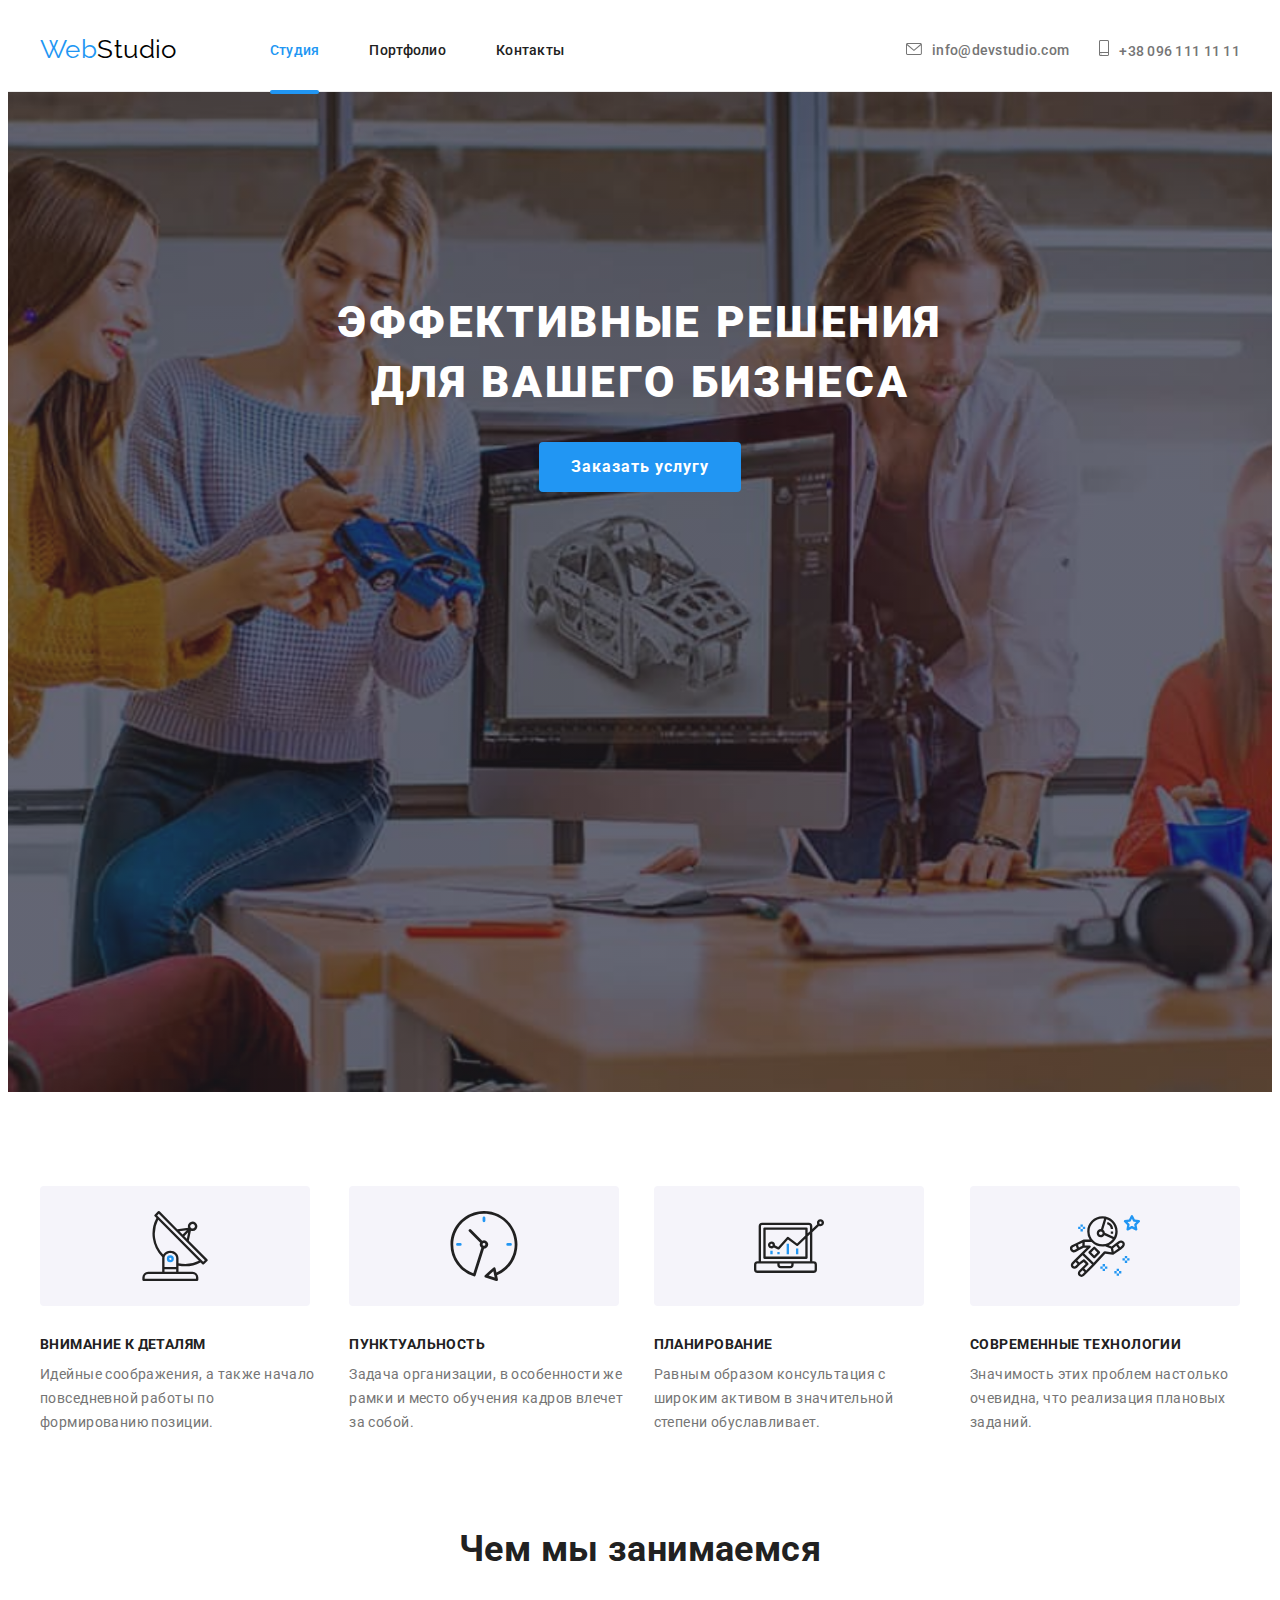
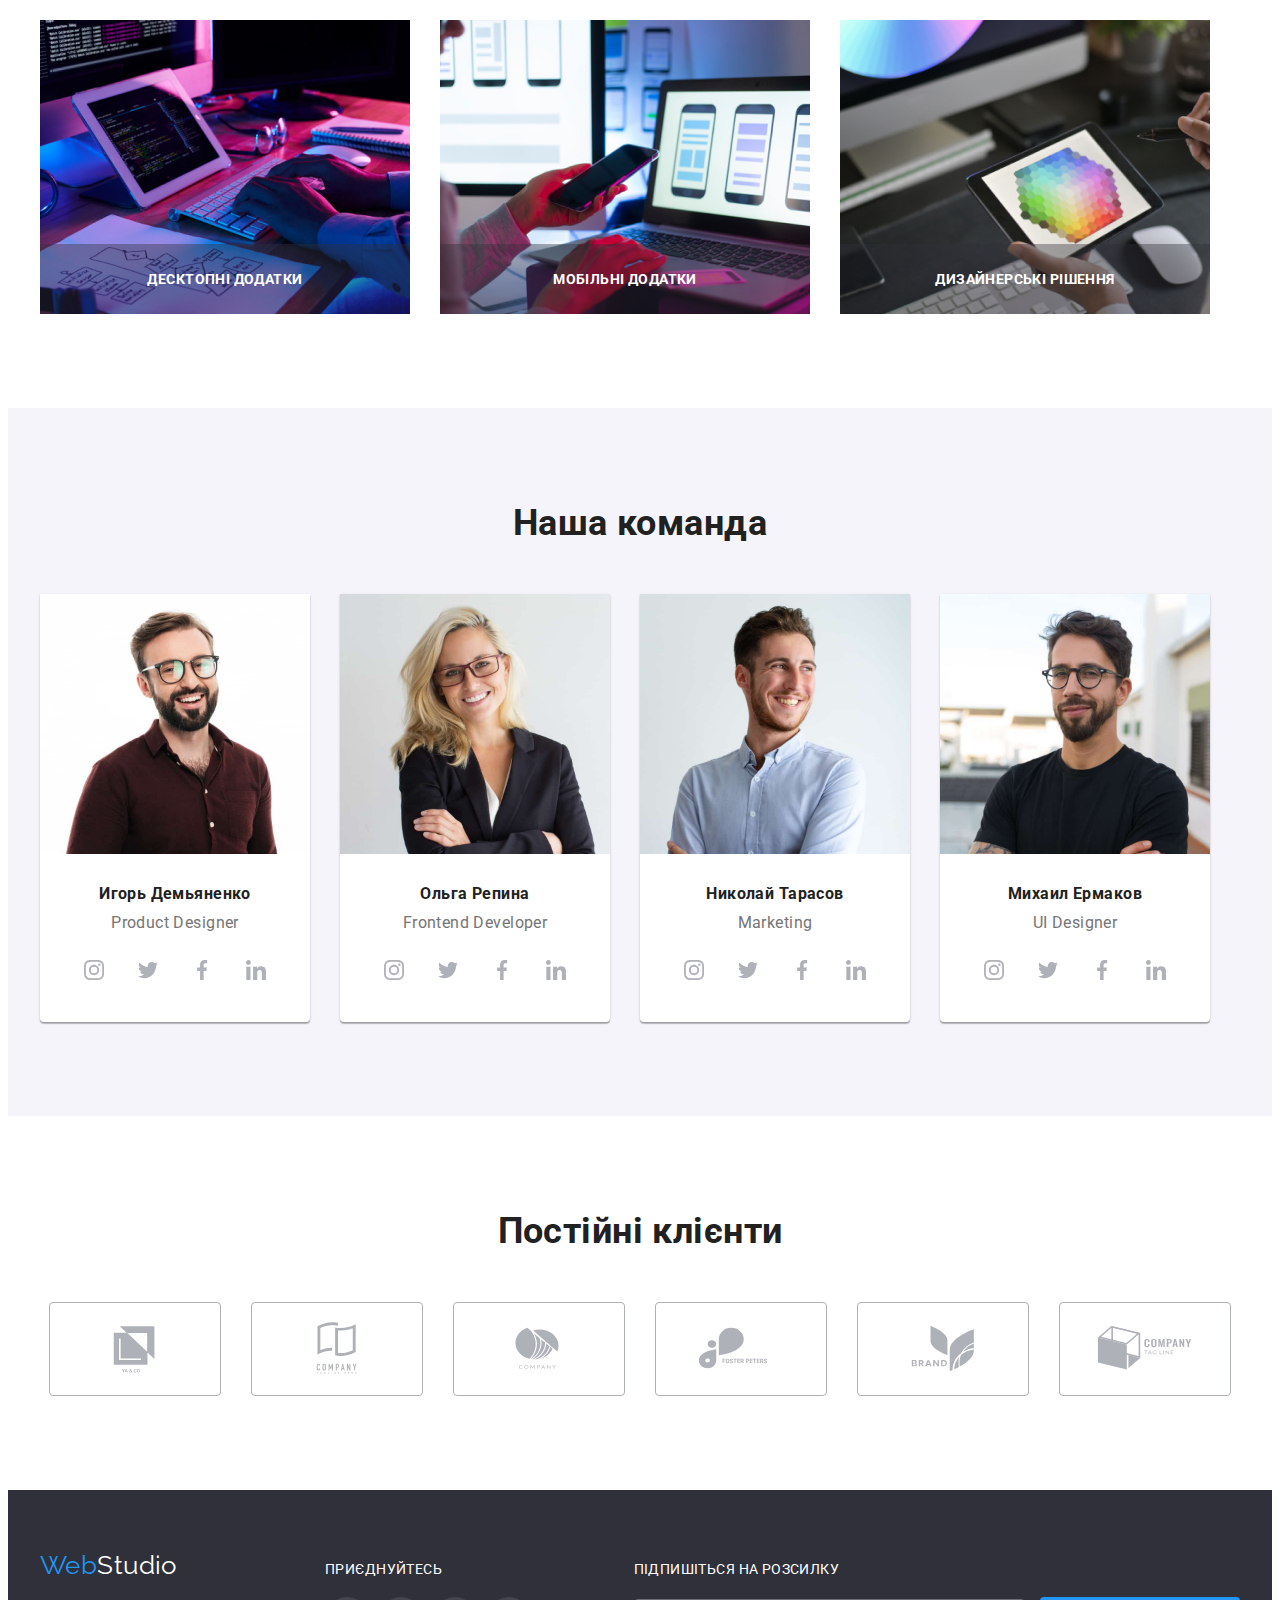
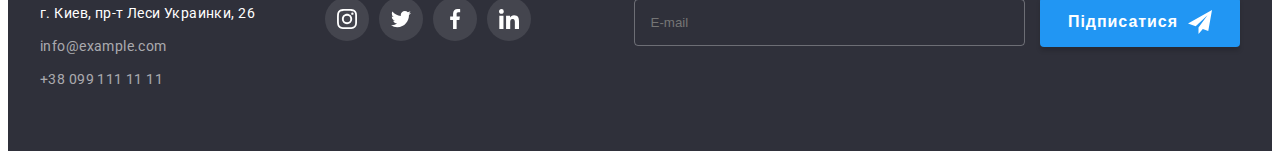
==== commit f17d06b6: "BEM finish" ====
--- a/index.html
+++ b/index.html
@@ -32,7 +32,7 @@
     <!----------------------------  header  -------------------------------------------------->
 
     <header class="header">
-      <div class="header-container container">
+      <div class="header__container container">
         <nav class="nav header__nav">
           <a class="logo logo--black link" href="./index.html"
             ><span class="logo">Web</span>Studio</a
@@ -48,17 +48,17 @@
           </ul>
         </nav>
 
-        <ul class="contacts contacts--list list">
-          <li class="contacts__item">
-            <a class="contacts__link link" href="mail:info@devstudio.com">
-              <svg class="contacts__icon" width="16" height="12">
+        <ul class="contacts-list list">
+          <li class="contacts-list__item">
+            <a class="contacts-list__link link" href="mail:info@devstudio.com">
+              <svg class="contacts-list__icon" width="16" height="12">
                 <use href="./images/icons.svg#envelope"></use></svg
               >info@devstudio.com</a
             >
           </li>
-          <li class="contacts__item">
-            <a class="contacts__link link" href="tel:+380961111111"
-              ><svg class="contacts__icon" width="10" height="16">
+          <li class="contacts-list__item">
+            <a class="contacts-list__link link" href="tel:+380961111111"
+              ><svg class="contacts-list__icon" width="10" height="16">
                 <use href="./images/icons.svg#smartphone"></use></svg
               >+38 096 111 11 11</a
             >
@@ -91,7 +91,7 @@
                   <use href="./images/icons.svg#antenna"></use>
                 </svg>
               </div>
-              <h3 class="features__title">Внимание к деталям</h3>
+              <h3 class="features__subtittle subtittle">Внимание к деталям</h3>
               <p class="features__text">
                 Идейные соображения, а также начало повседневной работы по формированию позиции.
               </p>
@@ -102,7 +102,7 @@
                   <use href="./images/icons.svg#clock"></use>
                 </svg>
               </div>
-              <h3 class="features__title">Пунктуальность</h3>
+              <h3 class="features__subtittle subtittle">Пунктуальность</h3>
               <p class="features__text">
                 Задача организации, в особенности же рамки и место обучения кадров влечет за собой.
               </p>
@@ -113,7 +113,7 @@
                   <use href="./images/icons.svg#diagram"></use>
                 </svg>
               </div>
-              <h3 class="features__title">Планирование</h3>
+              <h3 class="features__subtittle subtittle">Планирование</h3>
               <p class="features__text">
                 Равным образом консультация с широким активом в значительной степени обуславливает.
               </p>
@@ -124,7 +124,7 @@
                   <use href="./images/icons.svg#astronaut"></use>
                 </svg>
               </div>
-              <h3 class="features__title">Современные технологии</h3>
+              <h3 class="features__subtittle subtittle">Современные технологии</h3>
               <p class="features__text">
                 Значимость этих проблем настолько очевидна, что реализация плановых заданий.
               </p>
@@ -133,23 +133,27 @@
         </div>
       </section>
       <!---------------------------- activities ------------------------------------->
-      <section class="work-activities section">
+      <section class="activities section">
         <div class="container">
-          <h2 class="work-activities__title">Чем мы занимаемся</h2>
-
-          <ul class="activities list">
+          <h2 class="activities__uppertittle uppertittle">Чем мы занимаемся</h2>
+
+          <ul class="activities__list list">
             <li class="activities__item">
               <img src="./images/box1.jpg" alt="проєктирование" width="370" />
-              <div class="activities__div"><p class="activities__text">Десктопні додатки</p></div>
+              <div class="activities__div">
+                <h3 class="activities__subtittle subtittle">Десктопні додатки</h3>
+              </div>
             </li>
             <li class="activities__item">
               <img src="./images/box2.jpg" alt="мобильные приложения" width="370" />
-              <div class="activities__div"><p class="activities__text">Мобільні додатки</p></div>
+              <div class="activities__div">
+                <h3 class="activities__subtittle subtittle">Мобільні додатки</h3>
+              </div>
             </li>
             <li class="activities__item">
               <img src="./images/box3.jpg" alt="дизайн" width="370" />
               <div class="activities__div">
-                <p class="activities__text">Дизайнерські рішення</p>
+                <h3 class="activities__subtittle subtittle">Дизайнерські рішення</h3>
               </div>
             </li>
           </ul>
@@ -160,227 +164,235 @@
 
       <section class="team section">
         <div class="container">
-          <h2 class="team__title">Наша команда</h2>
+          <h2 class="team__uppertittle uppertittle">Наша команда</h2>
 
           <ul class="team__list list">
-            <li class="team-card-item">
+            <li class="team__item">
               <img src="./images/img1.jpg" alt="Product Designer" width="270" />
-              <div class="team-card-content">
-                <h3 class="main-team-title">Игорь Демьяненко</h3>
-                <p class="main-team-text">Product Designer</p>
+              <div class="card-content team__card-content">
+                <h3 class="card-content__card-title card-title card-title--name">
+                  Игорь Демьяненко
+                </h3>
+                <p class="card-content__card-title card-title card-title--position">
+                  Product Designer
+                </p>
                 <ul class="social-list list">
-                  <li class="social-item">
-                    <a
-                      class="social-link link"
+                  <li class="social-list__item">
+                    <a
+                      class="social-list__link social-list__link--team link"
                       href=""
                       target="_blank"
                       rel="noopener nonereferre"
                       aria-label="instagram"
                     >
-                      <svg class="social-icon" width="20" height="20">
+                      <svg class="social-list__icon" width="20" height="20">
                         <use href="./images/icons.svg#instagram"></use></svg
                     ></a>
                   </li>
-                  <li class="social-item">
-                    <a
-                      class="social-link link"
+                  <li class="social-list__item">
+                    <a
+                      class="social-list__link social-list__link--team link"
                       href=""
                       target="_blank"
                       rel="noopener nonereferre"
                       aria-label="twitter"
                     >
-                      <svg class="social-icon" width="20" height="20">
+                      <svg class="social-list__icon" width="20" height="20">
                         <use href="./images/icons.svg#twitter"></use></svg
                     ></a>
                   </li>
-                  <li class="social-item">
-                    <a
-                      class="social-link link"
+                  <li class="social-list__item">
+                    <a
+                      class="social-list__link social-list__link--team link"
                       href=""
                       target="_blank"
                       rel="noopener nonereferre"
                       aria-label="facebook"
                     >
-                      <svg class="social-icon" width="20" height="20">
+                      <svg class="social-list__icon" width="20" height="20">
                         <use href="./images/icons.svg#facebook"></use></svg
                     ></a>
                   </li>
-                  <li class="social-item">
-                    <a
-                      class="social-link link"
+                  <li class="social-list__item">
+                    <a
+                      class="social-list__link social-list__link--team link"
                       href=""
                       target="_blank"
                       rel="noopener nonereferre"
                       aria-label="linkedin"
-                      ><svg class="social-icon" width="20" height="20">
+                      ><svg class="social-list__icon" width="20" height="20">
                         <use href="./images/icons.svg#linkedin"></use></svg
                     ></a>
                   </li>
                 </ul>
               </div>
             </li>
-            <li class="team-card-item">
+            <li class="team__item">
               <img src="./images/img2.jpg" alt="Frontend Developer" width="270" />
-              <div class="team-card-content">
-                <h3 class="main-team-title">Ольга Репина</h3>
-                <p class="main-team-text">Frontend Developer</p>
+              <div class="card-content team__card-content">
+                <h3 class="card-content__card-title card-title card-title--name">Ольга Репина</h3>
+                <p class="card-content__card-title card-title card-title--position">
+                  Frontend Developer
+                </p>
                 <ul class="social-list list">
-                  <li class="social-item">
-                    <a
-                      class="social-link link"
+                  <li class="social-list__item">
+                    <a
+                      class="social-list__link social-list__link--team link"
                       href=""
                       target="_blank"
                       rel="noopener nonereferre"
                       aria-label="instagram"
                     >
-                      <svg class="social-icon" width="20" height="20">
+                      <svg class="social-list__icon" width="20" height="20">
                         <use href="./images/icons.svg#instagram"></use></svg
                     ></a>
                   </li>
-                  <li class="social-item">
-                    <a
-                      class="social-link link"
+                  <li class="social-list__item">
+                    <a
+                      class="social-list__link social-list__link--team link"
                       href=""
                       target="_blank"
                       rel="noopener nonereferre"
                       aria-label="twitter"
                     >
-                      <svg class="social-icon" width="20" height="20">
+                      <svg class="social-list__icon" width="20" height="20">
                         <use href="./images/icons.svg#twitter"></use></svg
                     ></a>
                   </li>
-                  <li class="social-item">
-                    <a
-                      class="social-link link"
+                  <li class="social-list__item">
+                    <a
+                      class="social-list__link social-list__link--team link"
                       href=""
                       target="_blank"
                       rel="noopener nonereferre"
                       aria-label="facebook"
                     >
-                      <svg class="social-icon" width="20" height="20">
+                      <svg class="social-list__icon" width="20" height="20">
                         <use href="./images/icons.svg#facebook"></use></svg
                     ></a>
                   </li>
-                  <li class="social-item">
-                    <a
-                      class="social-link link"
+                  <li class="social-list__item">
+                    <a
+                      class="social-list__link social-list__link--team link"
                       href=""
                       target="_blank"
                       rel="noopener nonereferre"
                       aria-label="linkedin"
-                      ><svg class="social-icon" width="20" height="20">
+                      ><svg class="social-list__icon" width="20" height="20">
                         <use href="./images/icons.svg#linkedin"></use></svg
                     ></a>
                   </li>
                 </ul>
               </div>
             </li>
-            <li class="team-card-item">
+            <li class="team__item">
               <img src="./images/img3.jpg" alt="Marketing" width="270" />
-              <div class="team-card-content">
-                <h3 class="main-team-title">Николай Тарасов</h3>
-                <p class="main-team-text">Marketing</p>
+              <div class="card-content team__card-content">
+                <h3 class="card-content__card-title card-title card-title--name">
+                  Николай Тарасов
+                </h3>
+                <p class="card-content__card-title card-title card-title--position">Marketing</p>
                 <ul class="social-list list">
-                  <li class="social-item">
-                    <a
-                      class="social-link link"
+                  <li class="social-list__item">
+                    <a
+                      class="social-list__link social-list__link--team link"
                       href=""
                       target="_blank"
                       rel="noopener nonereferre"
                       aria-label="instagram"
                     >
-                      <svg class="social-icon" width="20" height="20">
+                      <svg class="social-list__icon" width="20" height="20">
                         <use href="./images/icons.svg#instagram"></use></svg
                     ></a>
                   </li>
-                  <li class="social-item">
-                    <a
-                      class="social-link link"
+                  <li class="social-list__item">
+                    <a
+                      class="social-list__link social-list__link--team link"
                       href=""
                       target="_blank"
                       rel="noopener nonereferre"
                       aria-label="twitter"
                     >
-                      <svg class="social-icon" width="20" height="20">
+                      <svg class="social-list__icon" width="20" height="20">
                         <use href="./images/icons.svg#twitter"></use></svg
                     ></a>
                   </li>
-                  <li class="social-item">
-                    <a
-                      class="social-link link"
+                  <li class="social-list__item">
+                    <a
+                      class="social-list__link social-list__link--team link"
                       href=""
                       target="_blank"
                       rel="noopener nonereferre"
                       aria-label="facebook"
                     >
-                      <svg class="social-icon" width="20" height="20">
+                      <svg class="social-list__icon" width="20" height="20">
                         <use href="./images/icons.svg#facebook"></use></svg
                     ></a>
                   </li>
-                  <li class="social-item">
-                    <a
-                      class="social-link link"
+                  <li class="social-list__item">
+                    <a
+                      class="social-list__link social-list__link--team link"
                       href=""
                       target="_blank"
                       rel="noopener nonereferre"
                       aria-label="linkedin"
-                      ><svg class="social-icon" width="20" height="20">
+                      ><svg class="social-list__icon" width="20" height="20">
                         <use href="./images/icons.svg#linkedin"></use></svg
                     ></a>
                   </li>
                 </ul>
               </div>
             </li>
-            <li class="team-card-item">
+            <li class="team__item">
               <img src="./images/img4.jpg" alt="UI Designer" width="270" />
-              <div class="team-card-content">
-                <h3 class="main-team-title">Михаил Ермаков</h3>
-                <p class="main-team-text">UI Designer</p>
+              <div class="card-content team__card-content">
+                <h3 class="card-content__card-title card-title card-title--name">Михаил Ермаков</h3>
+                <p class="card-content__card-title card-title card-title--position">UI Designer</p>
                 <ul class="social-list list">
-                  <li class="social-item">
-                    <a
-                      class="social-link link"
+                  <li class="social-list__item">
+                    <a
+                      class="social-list__link social-list__link--team link"
                       href=""
                       target="_blank"
                       rel="noopener nonereferre"
                       aria-label="instagram"
                     >
-                      <svg class="social-icon" width="20" height="20">
+                      <svg class="social-list__icon" width="20" height="20">
                         <use href="./images/icons.svg#instagram"></use></svg
                     ></a>
                   </li>
-                  <li class="social-item">
-                    <a
-                      class="social-link link"
+                  <li class="social-list__item">
+                    <a
+                      class="social-list__link social-list__link--team link"
                       href=""
                       target="_blank"
                       rel="noopener nonereferre"
                       aria-label="twitter"
                     >
-                      <svg class="social-icon" width="20" height="20">
+                      <svg class="social-list__icon" width="20" height="20">
                         <use href="./images/icons.svg#twitter"></use></svg
                     ></a>
                   </li>
-                  <li class="social-item">
-                    <a
-                      class="social-link link"
+                  <li class="social-list__item">
+                    <a
+                      class="social-list__link social-list__link--team link"
                       href=""
                       target="_blank"
                       rel="noopener nonereferre"
                       aria-label="facebook"
                     >
-                      <svg class="social-icon" width="20" height="20">
+                      <svg class="social-list__icon" width="20" height="20">
                         <use href="./images/icons.svg#facebook"></use></svg
                     ></a>
                   </li>
-                  <li class="social-item">
-                    <a
-                      class="social-link link"
+                  <li class="social-list__item">
+                    <a
+                      class="social-list__link social-list__link--team link"
                       href=""
                       target="_blank"
                       rel="noopener nonereferre"
                       aria-label="linkedin"
-                      ><svg class="social-icon" width="20" height="20">
+                      ><svg class="social-list__icon" width="20" height="20">
                         <use href="./images/icons.svg#linkedin"></use></svg
                     ></a>
                   </li>
@@ -391,75 +403,75 @@
         </div>
       </section>
 
-      <!-- Постійні клієнти -->
-
-      <section class="section section-clients">
-        <div class="container container-clients">
-          <h2 class="clients-title">Постійні клієнти</h2>
-          <ul class="section-clients-list list">
-            <li class="section-clients-item">
-              <a
-                class="clients-link link"
+      <!-- clients -->
+
+      <section class="section">
+        <div class="clients container clients-container">
+          <h2 class="clients__uppertittle uppertittle">Постійні клієнти</h2>
+          <ul class="clients__list list">
+            <li class="clients__item">
+              <a
+                class="clients__link link"
                 href=""
                 target="_blank"
                 rel="noopener nonereferre"
                 aria-label="YA&CO"
-                ><svg class="clients-icon" width="106" height="60">
+                ><svg class="clients__icon" width="106" height="60">
                   <use href="./images/icons.svg#logo1"></use></svg
               ></a>
             </li>
-            <li class="section-clients-item">
-              <a
-                class="clients-link link"
+            <li class="clients__item">
+              <a
+                class="clients__link link"
                 href=""
                 target="_blank"
                 rel="noopener nonereferre"
                 aria-label="flag"
-                ><svg class="clients-icon" width="106" height="60">
+                ><svg class="clients__icon" width="106" height="60">
                   <use href="./images/icons.svg#logo2"></use></svg
               ></a>
             </li>
-            <li class="section-clients-item">
-              <a
-                class="clients-link link"
+            <li class="clients__item">
+              <a
+                class="clients__link link"
                 href=""
                 target="_blank"
                 rel="noopener nonereferre"
                 aria-label="shell"
-                ><svg class="clients-icon" width="106" height="60">
+                ><svg class="clients__icon" width="106" height="60">
                   <use href="./images/icons.svg#logo3"></use></svg
               ></a>
             </li>
-            <li class="section-clients-item">
-              <a
-                class="clients-link link"
+            <li class="clients__item">
+              <a
+                class="clients__link link"
                 href=""
                 target="_blank"
                 rel="noopener nonereferre"
                 aria-label="butterfly"
-                ><svg class="clients-icon" width="106" height="60">
+                ><svg class="clients__icon" width="106" height="60">
                   <use href="./images/icons.svg#logo4"></use></svg
               ></a>
             </li>
-            <li class="section-clients-item">
-              <a
-                class="clients-link link"
+            <li class="clients__item">
+              <a
+                class="clients__link link"
                 href=""
                 target="_blank"
                 rel="noopener nonereferre"
                 aria-label="leaf"
-                ><svg class="clients-icon" width="106" height="60">
+                ><svg class="clients__icon" width="106" height="60">
                   <use href="./images/icons.svg#logo5"></use></svg
               ></a>
             </li>
-            <li class="section-clients-item">
-              <a
-                class="clients-link link"
+            <li class="clients__item">
+              <a
+                class="clients__link link"
                 href=""
                 target="_blank"
                 rel="noopener nonereferre"
                 aria-label="box"
-                ><svg class="clients-icon" width="106" height="60">
+                ><svg class="clients__icon" width="106" height="60">
                   <use href="./images/icons.svg#logo6"></use></svg
               ></a>
             </li>
@@ -471,27 +483,31 @@
     <!------------------------Footer------------------------------------>
 
     <footer class="footer">
-      <div class="container container-footer">
-        <div class="footer-container-contacts">
+      <div class="container footer-container">
+        <div class="footer__contacts">
           <a class="logo logo--white link" href="./index.html"
             ><span class="logo">Web</span>Studio</a
           >
-          <address class="address">
-            <ul class="list footer-list">
-              <li class="footer-address-location-item">
+          <address class="footer__address">
+            <ul class="footer__list list">
+              <li class="footer__item">
                 <a
-                  class="link footer-link-location"
+                  class="footer__link--location footer__link link"
                   target="_blank"
                   rel="noopener noreferrer"
                   href="https://goo.gl/maps/SqduPQ5yzWcNrS9j9"
                   >г. Киев, пр-т Леси Украинки, 26</a
                 >
               </li>
-              <li class="footer-item">
-                <a class="link footer-link" href="mailto:info@example.com">info@example.com</a>
+              <li class="footer__item">
+                <a class="footer__link--contacts footer__link link" href="mailto:info@example.com"
+                  >info@example.com</a
+                >
               </li>
-              <li class="footer-item">
-                <a class="link footer-link" href="tel:+380991111111">+38 099 111 11 11</a>
+              <li class="footer__item">
+                <a class="footer__link--contacts footer__link link" href="tel:+380991111111"
+                  >+38 099 111 11 11</a
+                >
               </li>
             </ul>
           </address>
@@ -499,53 +515,53 @@
 
         <!----------------------  footer--social  --------------------------------->
 
-        <div class="footer-container-social">
-          <p class="footer-social-title">приєднуйтесь</p>
-          <ul class="footer-social-list list">
-            <li class="footer-social-item">
-              <a
-                class="footer-social-link link"
+        <div class="footer__social">
+          <p class="footer__social-subtittle subtittle">приєднуйтесь</p>
+          <ul class="social-list list">
+            <li class="social-list__item">
+              <a
+                class="social-list__link social-list__link--footer link"
                 href=""
                 target="_blank"
                 rel="noopener nonereferre"
                 aria-label="instagram"
               >
-                <svg class="footer-social-icon" width="20" height="20">
+                <svg class="social-list__icon" width="20" height="20">
                   <use href="./images/icons.svg#instagram"></use></svg
               ></a>
             </li>
-            <li class="footer-social-item">
-              <a
-                class="footer-social-link link"
+            <li class="social-list__item">
+              <a
+                class="social-list__link social-list__link--footer link"
                 href=""
                 target="_blank"
                 rel="noopener nonereferre"
                 aria-label="twitter"
               >
-                <svg class="footer-social-icon" width="20" height="20">
+                <svg class="social-list__icon" width="20" height="20">
                   <use href="./images/icons.svg#twitter"></use></svg
               ></a>
             </li>
-            <li class="footer-social-item">
-              <a
-                class="footer-social-link link"
+            <li class="social-list__item">
+              <a
+                class="social-list__link social-list__link--footer link"
                 href=""
                 target="_blank"
                 rel="noopener nonereferre"
                 aria-label="facebook"
               >
-                <svg class="footer-social-icon" width="20" height="20">
+                <svg class="social-list__icon" width="20" height="20">
                   <use href="./images/icons.svg#facebook"></use></svg
               ></a>
             </li>
-            <li class="footer-social-item">
-              <a
-                class="footer-social-link link"
+            <li class="social-list__item">
+              <a
+                class="social-list__link social-list__link--footer link"
                 href=""
                 target="_blank"
                 rel="noopener nonereferre"
                 aria-label="linkedin"
-                ><svg class="footer-social-icon" width="20" height="20">
+                ><svg class="social-list__icon" width="20" height="20">
                   <use href="./images/icons.svg#linkedin"></use></svg
               ></a>
             </li>
@@ -554,19 +570,19 @@
 
         <!-----------------------  footer-form  ---------------------------------->
 
-        <div class="footer-form">
-          <p class="footer-form-text">Підпишіться на розсилку</p>
-          <form class="footer-form-blok" autocomplete="off" novalidate>
-            <label class="footer-form-label-email" for="user_email">
+        <div class="footer__form">
+          <p class="footer__form-subtittle subtittle">Підпишіться на розсилку</p>
+          <form class="footer__form-blok" autocomplete="off" novalidate>
+            <label class="footer__form-label" for="user_email">
               <input
-                class="footer-form-input-email"
+                class="footer__form-input--email"
                 type="email"
                 name="email"
                 placeholder="E-mail"
                 required
             /></label>
-            <button class="footer-form-button-email" type="submit">
-              <svg class="footer-form-icon-send" width="24" height="24">
+            <button class="footer__form-button form-button" type="submit">
+              <svg class="footer__form-icon--send" width="24" height="24">
                 <use href="./images/icons.svg#footersend"></use></svg
               >Підписатися
             </button>
--- a/css/styles.css
+++ b/css/styles.css
@@ -107,48 +107,26 @@
   padding-bottom: 94px;
 }
 
-/*
-.button {
+.uppertittle {
+  font-size: 36px;
+  line-height: calc(42 / 36);
+}
+
+.subtittle {
+  font-size: 14px;
+  line-height: calc(16 / 14);
+}
+
+.btn {
   display: block;
   margin: 0 auto;
 
   cursor: pointer;
   border: none;
   border-radius: 4px;
-}
-*/
-
-.btn {
-  display: block;
-  margin: 0 auto;
-
-  cursor: pointer;
-  border: none;
-  border-radius: 4px;
 
   font-family: inherit;
   font-size: 16px;
-}
-
-.btn-portfolio {
-  font-weight: 500;
-  line-height: calc(26 / 16);
-  letter-spacing: 0.03em;
-  color: var(--main-txt-cl);
-  background-color: var(--btn-prtfl);
-
-  text-align: center;
-  padding: 6px 22px;
-
-  transition: color var(--transition), background-color var(--transition),
-    box-shadow var(--transition);
-}
-
-.btn-portfolio:hover,
-.btn-portfolio:focus {
-  color: var(--btn-txt-cl);
-  background-color: var(--accent-txt-cl);
-  box-shadow: var(--box-shadow-porfolio);
 }
 
 .logo {
@@ -178,7 +156,7 @@
   border-bottom: 1px solid var(--header-container-border);
 }
 
-.header-container {
+.header__container {
   display: flex;
 }
 
@@ -196,7 +174,7 @@
 }
 
 .nav__item {
-  display: flex;
+  /*display: flex;*/
   padding-top: 32px;
   padding-bottom: 32px;
   align-items: center;
@@ -226,7 +204,7 @@
 .nav__link--active::after {
   content: '';
   position: absolute;
-  bottom: -35px;
+  bottom: -36px;
   left: 0px;
 
   display: block;
@@ -245,10 +223,10 @@
 .contacts {
 }
 
-.contacts--list {
-  display: flex;
-}
-.contacts__item {
+.contacts-list {
+  display: flex;
+}
+.contacts-list__item {
   display: flex;
   padding-top: 32px;
   padding-bottom: 32px;
@@ -257,11 +235,11 @@
   margin-right: 30px;
 }
 
-.contacts__item:nth-last-child(1) {
+.contacts-list__item:nth-last-child(1) {
   margin-right: 0;
 }
 
-.contacts__link {
+.contacts-list__link {
   font-weight: 500;
   font-size: 14px;
   line-height: calc(16 / 14);
@@ -273,12 +251,12 @@
   transition: color var(--transition);
 }
 
-.contacts__link:hover,
-.contacts__link:focus {
+.contacts-list__link:hover,
+.contacts-list__link:focus {
   color: var(--accent-txt-cl);
 }
 
-.contacts__icon {
+.contacts-list__icon {
   fill: currentColor;
   margin-right: 10px;
 }
@@ -368,9 +346,7 @@
 .features__icon {
 }
 
-.features__title {
-  font-size: 14px;
-  line-height: calc(16 / 14);
+.features__subtittle {
   text-transform: uppercase;
   margin-bottom: 10px;
 }
@@ -382,18 +358,16 @@
 
 /*------------------------- activities -----------------*/
 
-.work-activities {
+.activities {
   padding-top: 0px;
 }
 
-.work-activities__title {
+.activities__uppertittle {
   text-align: center;
   margin-bottom: 50px;
-  font-size: 36px;
-  line-height: calc(42 / 36);
-}
-
-.activities {
+}
+
+.activities__list {
   display: flex;
   gap: 30px;
 }
@@ -418,9 +392,7 @@
   background: var(--linear-gradient);
 }
 
-.activities__text {
-  font-weight: 700;
-  line-height: calc(16 / 14);
+.activities__subtittle {
   text-transform: uppercase;
   color: var(--btn-txt-cl);
 }
@@ -431,9 +403,7 @@
   background-color: var(--btn-prtfl);
 }
 
-.team__title {
-  font-size: 36px;
-  line-height: 42px;
+.team__uppertittle {
   text-align: center;
   margin-bottom: 50px;
 }
@@ -443,29 +413,32 @@
   gap: 30px;
 }
 
-.team-card-item {
+.team__item {
   box-shadow: 0px 1px 3px rgba(0, 0, 0, 0.12), 0px 1px 1px rgba(0, 0, 0, 0.14),
     0px 2px 1px rgba(0, 0, 0, 0.2);
   border-radius: 0px 0px 4px 4px;
   background-color: var(--btn-txt-cl);
 }
 
-.team-card-content {
+.team__card-content {
   text-align: center;
   padding: 30px 0;
 }
 
-.main-team-title {
+.card-content {
+}
+
+.card-title {
   font-size: 16px;
   line-height: calc(19 / 16);
+}
+
+.card-title--name {
   margin-bottom: 10px;
 }
 
-.main-team-text {
-  font-size: 16px;
-  line-height: calc(19 / 16);
+.card-title--position {
   color: var(--hdr-cntcts-lst);
-
   margin-bottom: 16px;
 }
 
@@ -476,14 +449,20 @@
   gap: 10px;
 }
 
-.social-link {
+.social-list__item {
+}
+
+.social-list__link {
   display: flex;
   align-items: center;
   justify-content: center;
   width: 44px;
   height: 44px;
+  border-radius: 50%;
+}
+
+.social-list__link--team {
   background-color: var(--btn-txt-cl);
-  border-radius: 50%;
   color: var(--accent-social-link-light);
 
   transition: color var(--transition), background-color var(--transition);
@@ -493,40 +472,41 @@
   outline-offset: -2px;
 */
 
-.social-link:hover,
-.social-link:focus {
+.social-list__link--team:hover,
+.social-list__link--team:focus {
   color: var(--btn-txt-cl);
   background-color: var(--accent-txt-cl);
 }
 
-.social-icon {
+.social-list__icon {
   fill: currentColor;
 }
 
-/* ------------------ Постійні клієнти  ------------------------- */
-
-.container-clients {
+/* ------------------ clients  ------------------------- */
+
+.clients {
+}
+
+.clients-container {
   display: block;
 }
 
-.clients-title {
-  font-weight: 700;
-  font-size: 36px;
-  line-height: calc(42 / 36);
+.clients__uppertittle {
   text-align: center;
-  letter-spacing: 0.03em;
-  color: var(--main-txt-cl);
   margin-bottom: 50px;
 }
 
-.section-clients-list {
+.clients__list {
   display: flex;
   align-items: center;
   justify-content: center;
   gap: 30px;
 }
 
-.clients-link {
+.clients__item {
+}
+
+.clients__link {
   display: flex;
   align-items: center;
   justify-content: center;
@@ -541,61 +521,80 @@
   transition: color var(--transition), border var(--transition);
 }
 
-.clients-link:hover,
-.clients-link:focus {
+.clients__link:hover,
+.clients__link:focus {
   color: var(--accent-txt-cl);
   border: 1px solid var(--accent-txt-cl);
 }
 
-.clients-icon {
+.clients__icon {
   fill: currentColor;
 }
 
-/*  ----------------- PORFOLIO page  ------------------------- * /
-
-/*  -------------- Portfolio navigation  ------------------ */
+/*  -------------------- Portfolio ------------------ */
 
 .section-portfolio {
   padding: 94px 0;
 }
 
-/*  ----------------- Portfolio BTN  ----------------------- */
-
-.container-portfolio-navigation-list {
+/*  ----------------- Portfolio navigation  ----------------------- */
+
+.portfolio-nav {
   display: flex;
   justify-content: center;
   gap: 8px;
   margin-bottom: 50px;
 }
 
+.portfolio-nav__btn {
+  font-weight: 500;
+  line-height: calc(26 / 16);
+  letter-spacing: 0.03em;
+  color: var(--main-txt-cl);
+  background-color: var(--btn-prtfl);
+
+  text-align: center;
+  padding: 6px 22px;
+
+  transition: color var(--transition), background-color var(--transition),
+    box-shadow var(--transition);
+}
+
+.portfolio-nav__btn:hover,
+.portfolio-nav__btn:focus {
+  color: var(--btn-txt-cl);
+  background-color: var(--accent-txt-cl);
+  box-shadow: var(--box-shadow-porfolio);
+}
+
 /* ---------------- Portfolio ------------------------------- */
 
-.container-portfolio-list {
+.portfolio {
   display: flex;
   flex-wrap: wrap;
   gap: 30px;
 }
 
-.portfolio-item {
-}
-
-.portfolio-link {
+.portfolio__item {
+}
+
+.portfolio__link {
   display: block;
 
   transition: box-shadow var(--transition);
 }
 
-.portfolio-link:hover,
-.portfolio-link:focus {
+.portfolio__link:hover,
+.portfolio__link:focus {
   box-shadow: var(--box-shadow-porfolio);
 }
 
-.overlay-out {
+.portfolio__overlay-out {
   position: relative;
   overflow: hidden;
 }
 
-.overlay {
+.portfolio__overlay {
   position: absolute;
   top: 0px;
   left: 0px;
@@ -614,10 +613,10 @@
   transition: transform var(--transition);
 }
 
-.portfolio-item:hover .overlay {
+.portfolio__item:hover .portfolio__overlay {
   transform: translateY(0);
 }
-.overlay-text {
+.portfolio__overlay-text {
   font-weight: 400;
   font-size: 18px;
   line-height: calc(28 / 18);
@@ -625,20 +624,20 @@
   color: var(--btn-txt-cl);
 }
 
-.porfolio-div-contents {
+.porfolio__contents {
   border: 1px solid var(--porfolio-border-img);
   padding: 20px 24px;
   border-top: none;
 }
 
-.portfolio-title {
+.portfolio__title {
   font-size: 18px;
   line-height: calc(36 / 18);
   letter-spacing: 0.06em;
   margin-bottom: 4px;
 }
 
-.portfolio-text {
+.portfolio__text {
   font-size: 16px;
   line-height: calc(30 / 16);
   color: var(--hdr-cntcts-lst);
@@ -652,113 +651,114 @@
   padding-bottom: 60px;
 }
 
-.container-footer {
+.footer-container {
   display: flex;
   align-items: baseline;
 }
 
-.footer-container-contacts {
+.footer__contacts {
   margin-right: 70px;
 }
 
-.address {
+.footer__address {
   font-style: inherit;
 }
 
-.footer-link-location {
+.footer__list {
+}
+
+.footer_item {
+}
+
+.footer__link {
   line-height: calc(24 / 14);
-  color: var(--btn-txt-cl);
-}
-
-.footer-link {
-  line-height: calc(24 / 14);
+}
+
+.footer__link--location {
+  color: var(--btn-txt-cl);
+}
+
+.footer__link--contacts {
   color: var(--item-light);
 
   transition: color var(--transition);
 }
 
-.footer-link:hover,
-.footer-link:focus {
+.footer__link--contacts:hover,
+.footer__link--contacts:focus {
   color: var(--accent-txt-cl);
 }
 
-.footer-item,
-.footer-address-location-item {
+.footer__item,
+.footer__link--location {
   margin-bottom: 9px;
 }
 
-.footer-item:last-child {
+.footer__item:last-child {
   margin-bottom: 0px;
 }
 
-.footer-container-social {
+/* --------------------  footer--social ------------------*/
+
+.footer__social {
   margin-right: auto;
 }
 
-.footer-social-title {
-  font-weight: 700;
-  font-size: 14px;
-  line-height: calc(16 / 14);
-  letter-spacing: 0.03em;
+.footer__social-subtittle {
   text-transform: uppercase;
   color: var(--btn-txt-cl);
 
   margin-bottom: 20px;
 }
 
-.footer-social-list {
-  display: flex;
-  gap: 10px;
-}
-
-.footer-social-link {
+.social-list {
+}
+
+.social-list__link {
   display: flex;
   align-items: center;
   justify-content: center;
   width: 44px;
   height: 44px;
+  border-radius: 50%;
+}
+
+.social-list__link--footer {
   background-color: var(--accent-social-link-dark);
-  border-radius: 50%;
-  color: var(--btn-txt-cl);
-
-  transition: background-color var(--transition);
-
-  /*outline: 2px dashed red;
-  outline-offset: -2px;*/
-}
-
-.footer-social-link:hover,
-.footer-social-link:focus {
+  color: var(--btn-txt-cl);
+
+  transition: color var(--transition), background-color var(--transition);
+}
+
+.social-list__link--footer:hover,
+.social-list__link--footer:focus {
   background-color: var(--accent-txt-cl);
 }
 
-.footer-social-icon {
+.social-list__icon {
   fill: currentColor;
 }
 
-/*----  footer-form  -----------*/
-
-.footer-form {
+/*------------------------  footer-form  ------------------------*/
+
+.footer__form {
   display: block;
 }
 
-.footer-form-text {
-  font-weight: 700;
-  font-size: 14px;
-  line-height: calc(16 / 14);
-  letter-spacing: 0.03em;
+.footer__form-subtittle {
   text-transform: uppercase;
   color: var(--btn-txt-cl);
+
   margin-bottom: 20px;
 }
 
-.footer-form-blok {
-}
-
-.footer-form-label-email {
-}
-
-.footer-form-input-email {
+.footer__form-blok {
+}
+
+.footer__form-label {
+}
+
+.footer__form-input--email {
   width: 358px;
   padding: 15px;
   padding-left: 16px;
@@ -769,32 +769,34 @@
   color: var(--btn-txt-cl);
 }
 
-.footer-form-button-email {
-  display: inline-flex;
-  align-items: center;
-  gap: 10px;
-  border: none;
+.form-button {
+  font-weight: 700;
+  font-size: 16px;
+  line-height: calc(30 / 16);
+  letter-spacing: 0.06em;
+  color: var(--btn-txt-cl);
 
   padding-top: 10px;
   padding-bottom: 10px;
   padding-left: 28px;
   padding-right: 62px;
 
-  font-weight: 700;
-  font-size: 16px;
-  line-height: calc(30 / 16);
-  letter-spacing: 0.06em;
-  color: var(--btn-txt-cl);
-
   background-color: var(--accent-txt-cl);
   box-shadow: var(--modal-btn-box-shadow);
   border-radius: 4px;
   cursor: pointer;
+}
+
+.footer__form-button {
+  display: inline-flex;
+  align-items: center;
+  gap: 10px;
+  border: none;
 
   position: relative;
 }
 
-.footer-form-icon-send {
+.footer__form-icon--send {
   position: absolute;
   bottom: 13px;
   right: 28px;
@@ -802,7 +804,7 @@
   fill: var(--btn-txt-cl);
 }
 
-/* --- Modal window --- */
+/* ----------------- Modal window --------------------- */
 
 .backdrop {
   position: fixed;
@@ -814,10 +816,6 @@
   height: 100%;
 
   background-color: var(--backdrop);
-
-  /* display: flex;
-  align-items: center;
-  justify-content: center;*/
 
   transition: opacity var(--transition), visibility var(--transition);
 }
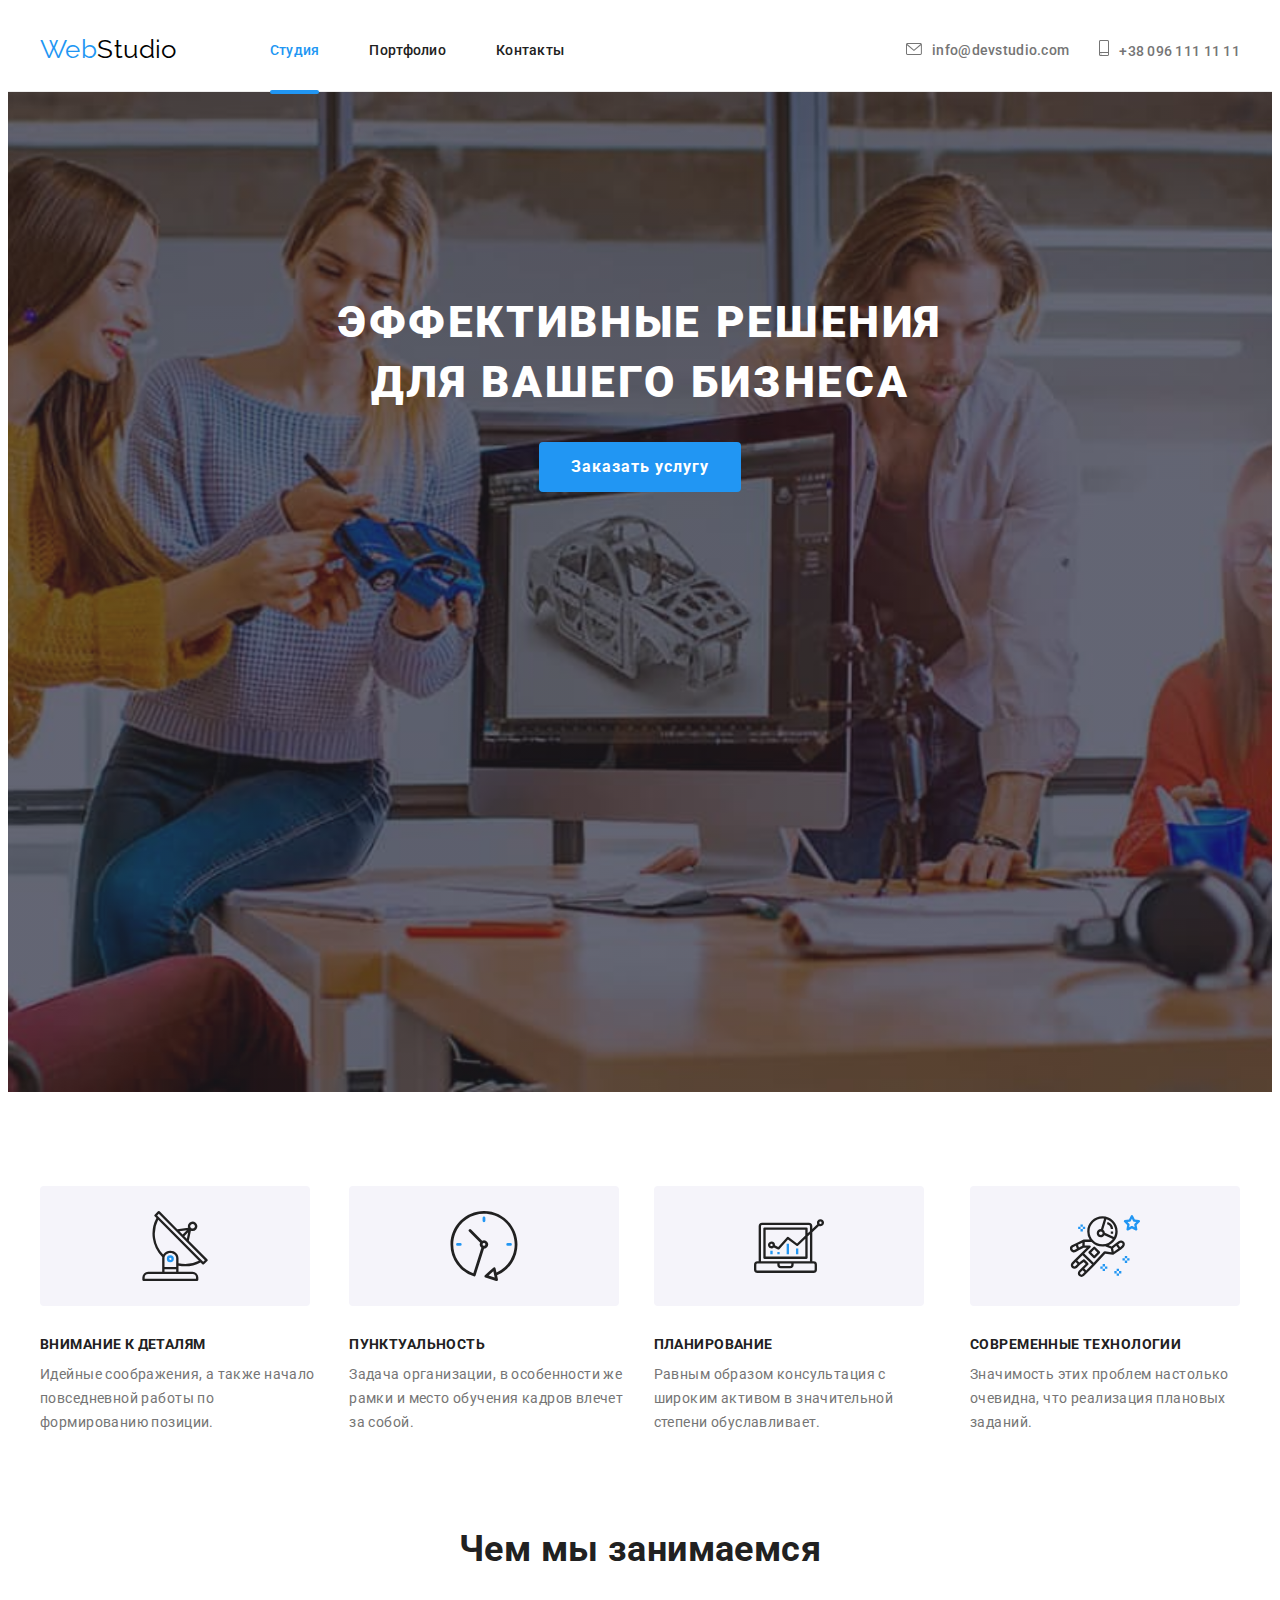
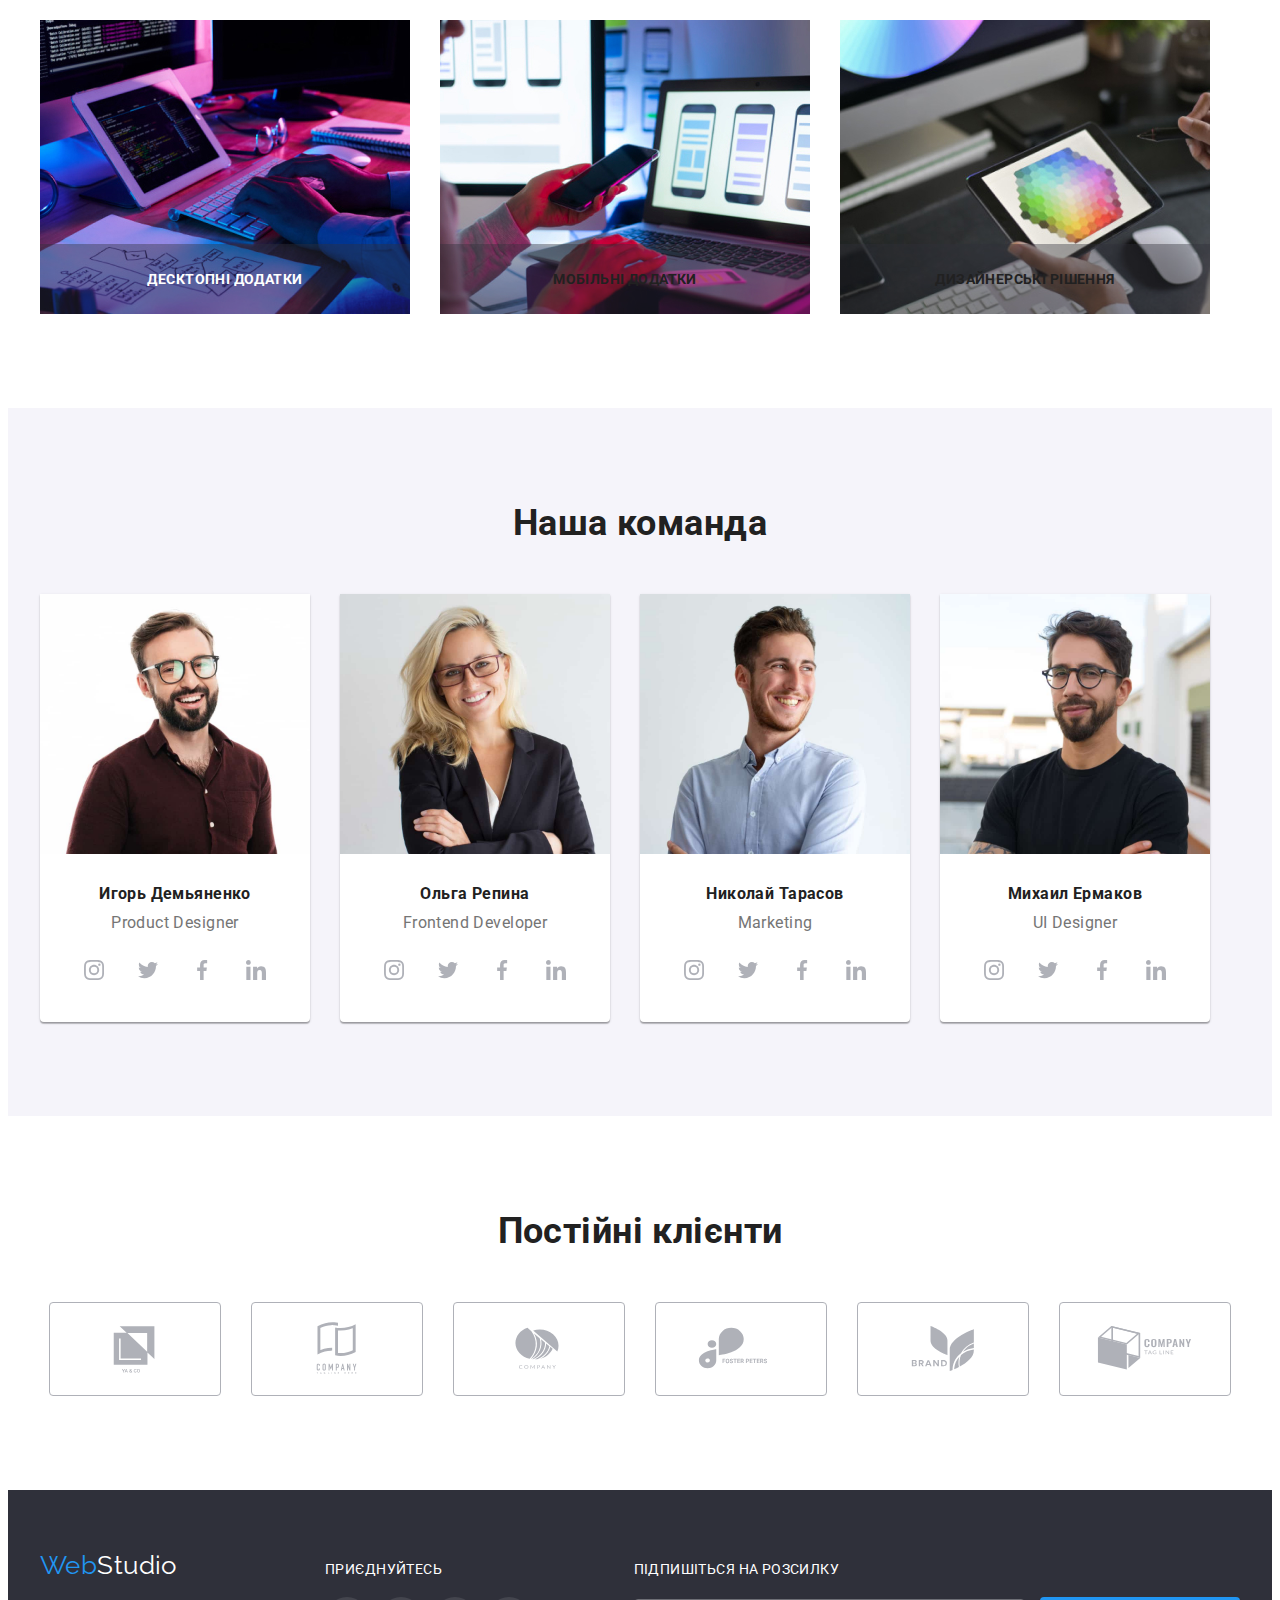
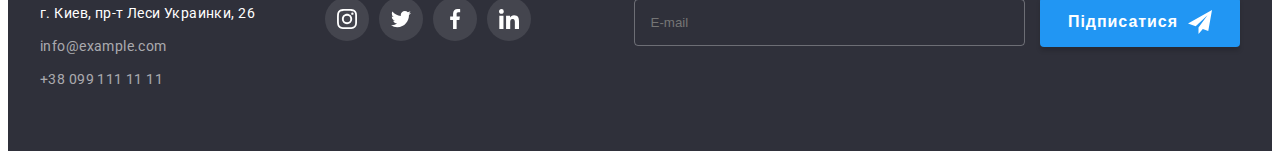
==== commit b9206f99: "hw7-1" ====
--- a/index.html
+++ b/index.html
@@ -25,6 +25,7 @@
 
     <!------------------  Custom styles -------------------------------------------------->
 
+    <link rel="stylesheet" href="./css/main.min.css" />
     <link rel="stylesheet" href="./css/styles.css" />
   </head>
 
@@ -74,7 +75,7 @@
         <div class="container">
           <span class="hero__images"></span>
           <h1 class="hero__title hero__title--position">Эффективные решения для вашего бизнеса</h1>
-          <button class="hero__btn btn" type="button" data-modal-open>Заказать услугу</button>
+          <button class="btn__hero btn" type="button" data-modal-open>Заказать услугу</button>
         </div>
       </section>
 
@@ -84,15 +85,15 @@
         <div class="container">
           <h2 class="visually-hidden">Особенности</h2>
 
-          <ul class="features features--list list">
+          <ul class="features list">
             <li class="features__item">
               <div class="features__image">
                 <svg class="features__icon" width="70" height="70">
                   <use href="./images/icons.svg#antenna"></use>
                 </svg>
               </div>
-              <h3 class="features__subtittle subtittle">Внимание к деталям</h3>
-              <p class="features__text">
+              <h3 class="subtittle--features subtittle">Внимание к деталям</h3>
+              <p class="text-features">
                 Идейные соображения, а также начало повседневной работы по формированию позиции.
               </p>
             </li>
@@ -102,8 +103,8 @@
                   <use href="./images/icons.svg#clock"></use>
                 </svg>
               </div>
-              <h3 class="features__subtittle subtittle">Пунктуальность</h3>
-              <p class="features__text">
+              <h3 class="subtittle--features subtittle">Пунктуальность</h3>
+              <p class="text-features">
                 Задача организации, в особенности же рамки и место обучения кадров влечет за собой.
               </p>
             </li>
@@ -113,8 +114,8 @@
                   <use href="./images/icons.svg#diagram"></use>
                 </svg>
               </div>
-              <h3 class="features__subtittle subtittle">Планирование</h3>
-              <p class="features__text">
+              <h3 class="subtittle--features subtittle">Планирование</h3>
+              <p class="text-features">
                 Равным образом консультация с широким активом в значительной степени обуславливает.
               </p>
             </li>
@@ -124,8 +125,8 @@
                   <use href="./images/icons.svg#astronaut"></use>
                 </svg>
               </div>
-              <h3 class="features__subtittle subtittle">Современные технологии</h3>
-              <p class="features__text">
+              <h3 class="subtittle--features subtittle">Современные технологии</h3>
+              <p class="text-features">
                 Значимость этих проблем настолько очевидна, что реализация плановых заданий.
               </p>
             </li>
@@ -141,19 +142,19 @@
             <li class="activities__item">
               <img src="./images/box1.jpg" alt="проєктирование" width="370" />
               <div class="activities__div">
-                <h3 class="activities__subtittle subtittle">Десктопні додатки</h3>
+                <h3 class="subtittle subtittle--activities">Десктопні додатки</h3>
               </div>
             </li>
             <li class="activities__item">
               <img src="./images/box2.jpg" alt="мобильные приложения" width="370" />
               <div class="activities__div">
-                <h3 class="activities__subtittle subtittle">Мобільні додатки</h3>
+                <h3 class="subtittle subtittle-activities">Мобільні додатки</h3>
               </div>
             </li>
             <li class="activities__item">
               <img src="./images/box3.jpg" alt="дизайн" width="370" />
               <div class="activities__div">
-                <h3 class="activities__subtittle subtittle">Дизайнерські рішення</h3>
+                <h3 class="subtittle subtittle-activities">Дизайнерські рішення</h3>
               </div>
             </li>
           </ul>
@@ -169,13 +170,9 @@
           <ul class="team__list list">
             <li class="team__item">
               <img src="./images/img1.jpg" alt="Product Designer" width="270" />
-              <div class="card-content team__card-content">
-                <h3 class="card-content__card-title card-title card-title--name">
-                  Игорь Демьяненко
-                </h3>
-                <p class="card-content__card-title card-title card-title--position">
-                  Product Designer
-                </p>
+              <div class="team__card card">
+                <h3 class="card__title card__title--name">Игорь Демьяненко</h3>
+                <p class="card__title card__title--position">Product Designer</p>
                 <ul class="social-list list">
                   <li class="social-list__item">
                     <a
@@ -229,11 +226,9 @@
             </li>
             <li class="team__item">
               <img src="./images/img2.jpg" alt="Frontend Developer" width="270" />
-              <div class="card-content team__card-content">
-                <h3 class="card-content__card-title card-title card-title--name">Ольга Репина</h3>
-                <p class="card-content__card-title card-title card-title--position">
-                  Frontend Developer
-                </p>
+              <div class="team__card card">
+                <h3 class="card__title card__title--name">Ольга Репина</h3>
+                <p class="card__title card__title--position">Frontend Developer</p>
                 <ul class="social-list list">
                   <li class="social-list__item">
                     <a
@@ -287,11 +282,9 @@
             </li>
             <li class="team__item">
               <img src="./images/img3.jpg" alt="Marketing" width="270" />
-              <div class="card-content team__card-content">
-                <h3 class="card-content__card-title card-title card-title--name">
-                  Николай Тарасов
-                </h3>
-                <p class="card-content__card-title card-title card-title--position">Marketing</p>
+              <div class="team__card card">
+                <h3 class="card__title card__title--name">Николай Тарасов</h3>
+                <p class="card__title card__title--position">Marketing</p>
                 <ul class="social-list list">
                   <li class="social-list__item">
                     <a
@@ -345,9 +338,9 @@
             </li>
             <li class="team__item">
               <img src="./images/img4.jpg" alt="UI Designer" width="270" />
-              <div class="card-content team__card-content">
-                <h3 class="card-content__card-title card-title card-title--name">Михаил Ермаков</h3>
-                <p class="card-content__card-title card-title card-title--position">UI Designer</p>
+              <div class="team__card card">
+                <h3 class="card__title card__title--name">Михаил Ермаков</h3>
+                <p class="card__title card__title--position">UI Designer</p>
                 <ul class="social-list list">
                   <li class="social-list__item">
                     <a
@@ -406,7 +399,7 @@
       <!-- clients -->
 
       <section class="section">
-        <div class="clients container clients-container">
+        <div class="clients container">
           <h2 class="clients__uppertittle uppertittle">Постійні клієнти</h2>
           <ul class="clients__list list">
             <li class="clients__item">
@@ -482,8 +475,8 @@
 
     <!------------------------Footer------------------------------------>
 
-    <footer class="footer">
-      <div class="container footer-container">
+    <footer class="footer-section">
+      <div class="container footer">
         <div class="footer__contacts">
           <a class="logo logo--white link" href="./index.html"
             ><span class="logo">Web</span>Studio</a
@@ -516,7 +509,7 @@
         <!----------------------  footer--social  --------------------------------->
 
         <div class="footer__social">
-          <p class="footer__social-subtittle subtittle">приєднуйтесь</p>
+          <p class="footer__social-subtittle subtittle--social subtittle">приєднуйтесь</p>
           <ul class="social-list list">
             <li class="social-list__item">
               <a
@@ -571,7 +564,7 @@
         <!-----------------------  footer-form  ---------------------------------->
 
         <div class="footer__form">
-          <p class="footer__form-subtittle subtittle">Підпишіться на розсилку</p>
+          <p class="footer__form-subtittle subtittle--form subtittle">Підпишіться на розсилку</p>
           <form class="footer__form-blok" autocomplete="off" novalidate>
             <label class="footer__form-label" for="user_email">
               <input
@@ -581,7 +574,7 @@
                 placeholder="E-mail"
                 required
             /></label>
-            <button class="footer__form-button form-button" type="submit">
+            <button class="footer__form-button btn-footer" type="submit">
               <svg class="footer__form-icon--send" width="24" height="24">
                 <use href="./images/icons.svg#footersend"></use></svg
               >Підписатися
@@ -595,68 +588,73 @@
 
     <div class="backdrop is-hidden" data-modal>
       <div class="modal">
-        <button class="modal-btn" data-modal-close>
-          <svg class="modal-btn-icon" width="20" height="20">
+        <button class="btn-modal" data-modal-close>
+          <svg class="btn-modal__icon" width="18" height="18">
             <use href="./images/icons.svg#close"></use>
           </svg>
         </button>
 
-        <form class="register-form">
-          <strong class="register-form-title">Залиште свої дані, ми вам передзвонимо</strong>
-
-          <div class="register-form-group" role="group">
-            <lable class="register-form-wrap">
-              <span class="register-form-label">Ім'я</span>
-              <input class="register-form-input" type="text" name="user-name" required />
-              <svg class="register-form-icon" width="18" height="18">
+        <form class="modal_register register-form">
+          <strong class="register-form__title title-register-form"
+            >Залиште свої дані, ми вам передзвонимо</strong
+          >
+
+          <div class="register-form__group" role="group">
+            <lable class="register-form__wrap">
+              <span class="register-form__label label-register-form">Ім'я</span>
+              <input class="register-form__input" type="text" name="user-name" required />
+              <svg class="register-form__icon" width="18" height="18">
                 <use href="./images/icons.svg#modalperson"></use>
               </svg>
             </lable>
 
-            <lable class="register-form-wrap">
-              <span class="register-form-label">Телефон</span>
-              <input class="register-form-input" type="tel" name="user-tel" required />
-              <svg class="register-form-icon" width="18" height="18">
+            <lable class="register-form__wrap">
+              <span class="register-form__label">Телефон</span>
+              <input class="register-form__input" type="tel" name="user-tel" required />
+              <svg class="register-form__icon" width="18" height="18">
                 <use href="./images/icons.svg#modalphon"></use>
               </svg>
             </lable>
 
-            <lable class="register-form-wrap">
-              <span class="register-form-label">Пошта</span>
-              <input class="register-form-input" type="email" name="user-email" required />
-              <svg class="register-form-icon" width="18" height="18">
+            <lable class="register-form__wrap">
+              <span class="register-form__label">Пошта</span>
+              <input class="register-form__input" type="email" name="user-email" required />
+              <svg class="register-form__icon" width="18" height="18">
                 <use href="./images/icons.svg#modalemail"></use>
               </svg>
             </lable>
 
-            <span class="register-form-label">Коментар</span>
+            <span class="register-form__label">Коментар</span>
             <textarea
-              class="register-form-message"
+              class="register-form__message"
               name=""
               rows="5"
               placeholder="Введіть текст"
             ></textarea>
           </div>
 
-          <label class="register-form-agreement">
+          <label class="register-form__agreement agreement-form">
             <input
-              class="register-checkbox visually-hidden"
+              class="agreement-form__checkbox visually-hidden"
               type="checkbox"
               name="agreement"
               required
             />
-            <svg class="register-icon" width="16" height="15">
-              <use class="register-icon-uncheck" href="./images/icons.svg#modalquadro"></use>
-              <use class="register-icon-check" href="./images/icons.svg#modalquadrovector"></use>
+            <svg class="agreement-form__icon icon-agreement" width="16" height="15">
+              <use class="icon-agreement__form-uncheck" href="./images/icons.svg#modalquadro"></use>
+              <use
+                class="icon-agreement__form-check"
+                href="./images/icons.svg#modalquadrovector"
+              ></use>
             </svg>
-            <span class="register-form-agreement-text"
-              >Погоджуюся з розсилкою та приймаю<a class="register-form-agreement-link" href=""
+            <span class="agreement-form__text text-agreement"
+              >Погоджуюся з розсилкою та приймаю<a class="text-agreement__link" href=""
                 >Умови договору</a
               ></span
             >
           </label>
 
-          <button class="register-form-btn" type="submit">Відправити</button>
+          <button class="btn-register-form" type="submit">Відправити</button>
         </form>
       </div>
     </div>
--- a/css/main.min.css
+++ b/css/main.min.css
@@ -0,0 +1 @@
+:root{--main-font: "Roboto", sans-serif;--secondary-font: "Raleway", sans-serif;--btn-txt-cl: #ffffff;--main-txt-cl: #212121;--hdr-cntcts-lst: #757575;--accent-txt-cl: #2196f3;--porfolio-border-img: #eeeeee;--logo-black: #000000;--btn-prtfl: #f5f4fa;--item-light: rgba(255, 255, 255, 0.6);--sctn-sntnc: #2f303a;--header-container-border: #ececec;--accent-txt-hvr-fcs-cl: #188ce8;--accent-social-link-light: #afb1b8;--accent-social-link-dark: rgba(255, 255, 255, 0.1);--clients-link: rgba(175, 177, 184, 1);--linear-gradient: rgba(47, 48, 58, 0.4);--backdrop: rgba(0, 0, 0, 0.2);--overlay-bgr-clr: rgba(33, 150, 243, 0.9);--border-footer-form: 1px solid rgba(255, 255, 255, 0.3);--modal-border: rgba(33, 33, 33, 0.2);--box-shadow-porfolio-btn: 0px 3px 1px rgba(0, 0, 0, 0.1), 0px 1px 2px rgba(0, 0, 0, 0.08), 0px 2px 2px rgba(0, 0, 0, 0.12);--box-shadow-porfolio-list: 0px 1px 1px rgba(0, 0, 0, 0.12), 0px 4px 4px rgba(0, 0, 0, 0.06), 1px 4px 6px rgba(0, 0, 0, 0.16);--modal-btn-box-shadow: 0px 4px 4px rgba(0, 0, 0, 0.15);--indent: 30px;--items: 3;--transition: 250ms cubic-bezier(0.4, 0, 0.2, 1);--transition-slow: 350ms cubic-bezier(0.4, 0, 0.2, 1)}.visually-hidden{position:absolute;width:1px;height:1px;margin:-1px;border:0;padding:0;white-space:nowrap;-webkit-clip-path:inset(100%);clip-path:inset(100%);clip:rect(0 0 0 0);overflow:hidden}body{font-family:var(--main-font);color:var(--main-txt-cl);background-color:var(--btn-txt-cl);font-size:14px;letter-spacing:.03em}.no-scroll{overflow:hidden}h1,h2,h3,h4,h5,h6,p{margin:0}.link{text-decoration:none;color:currentColor}.list{list-style:none;padding-left:0;margin:0}.container{width:1200px;padding:0 15px;margin:0 auto}img{display:block;max-width:100%;height:auto}address{font-style:normal}.section{padding-top:94px;padding-bottom:94px}.uppertittle{font-size:36px;line-height:1.1666666667}.subtittle{font-size:14px;line-height:1.1428571429;text-transform:uppercase}.subtittle--features{margin-bottom:10px}.subtittle--activities{color:var(--btn-txt-cl)}.subtittle--social{color:var(--btn-txt-cl)}.subtittle--form{color:var(--btn-txt-cl)}.btn{display:block;margin:0 auto;cursor:pointer;border:none;border-radius:4px;font-family:inherit;font-size:16px}.btn__hero{font-weight:700;line-height:1.875;letter-spacing:.06em;color:var(--btn-txt-cl);background-color:var(--accent-txt-cl);padding:10px 32px;-webkit-transition:color var(--transition),background-color var(--transition);transition:color var(--transition),background-color var(--transition)}.btn__hero:hover,.btn__hero:focus{color:var(--btn-txt-cl);background-color:var(--accent-txt-hvr-fcs-cl)}.btn-footer{font-weight:700;font-size:16px;line-height:1.875;letter-spacing:.06em;color:var(--btn-txt-cl);padding-top:10px;padding-bottom:10px;padding-left:28px;padding-right:62px;background-color:var(--accent-txt-cl);-webkit-box-shadow:var(--modal-btn-box-shadow);box-shadow:var(--modal-btn-box-shadow);border-radius:4px}.btn-modal{position:absolute;top:8px;right:8px;width:30px;height:30px;padding:0;display:-webkit-box;display:-ms-flexbox;display:flex;-webkit-box-align:center;-ms-flex-align:center;align-items:center;-webkit-box-pack:center;-ms-flex-pack:center;justify-content:center;border-radius:50%;background-color:rgba(0,0,0,0);border:1px solid rgba(0,0,0,.1);-webkit-transition:fill var(--transition);transition:fill var(--transition)}.btn-modal:hover,.btn-modal:focus{fill:var(--accent-txt-cl)}.btn-register-form{display:-webkit-inline-box;display:-ms-inline-flexbox;display:inline-flex;-webkit-box-align:center;-ms-flex-align:center;align-items:center;padding:10px 52px;font-weight:700;font-size:16px;line-height:1.875;letter-spacing:.06em;color:var(--btn-txt-cl);background-color:var(--accent-txt-cl);-webkit-box-shadow:var(--modal-btn-box-shadow);box-shadow:var(--modal-btn-box-shadow);border:none;border-radius:4px;cursor:pointer;-webkit-transition:background-color var(--transition);transition:background-color var(--transition)}.btn-register-form:hover,.btn-register-form:focus{background-color:var(--accent-txt-hvr-fcs-cl)}.portfolio-nav__btn{font-weight:500;line-height:1.625;letter-spacing:.03em;color:var(--main-txt-cl);background-color:var(--btn-prtfl);text-align:center;padding:6px 22px;-webkit-transition:color var(--transition),background-color var(--transition),-webkit-box-shadow var(--transition);transition:color var(--transition),background-color var(--transition),-webkit-box-shadow var(--transition);transition:color var(--transition),background-color var(--transition),box-shadow var(--transition);transition:color var(--transition),background-color var(--transition),box-shadow var(--transition),-webkit-box-shadow var(--transition)}.portfolio-nav__btn:hover,.portfolio-nav__btn:focus{color:var(--btn-txt-cl);background-color:var(--accent-txt-cl);-webkit-box-shadow:var(--box-shadow-porfolio-btn);box-shadow:var(--box-shadow-porfolio-btn)}.logo{font-family:"Raleway";font-size:26px;line-height:1.1923076923;color:var(--accent-txt-cl)}.logo--black{color:var(--logo-black);margin-right:93px}.logo--white{color:var(--btn-txt-cl);display:block;margin-bottom:20px}.text-agreement{font-weight:400;font-size:14px;line-height:calc 1.7142857143;letter-spacing:.03em;color:var(--hdr-cntcts-lst);-webkit-user-select:none;-moz-user-select:none;-ms-user-select:none;user-select:none;text-underline-position:under}.text-agreement__link{color:var(--accent-txt-cl)}.text-features{line-height:1.7142857143;color:var(--hdr-cntcts-lst)}.text-portfolio{font-size:16px;line-height:1.875;color:var(--hdr-cntcts-lst)}.text-overlay-portfolio{font-weight:400;font-size:18px;line-height:1.5555555556;letter-spacing:.03em;color:var(--btn-txt-cl)}.social-list{display:-webkit-box;display:-ms-flexbox;display:flex;-webkit-box-align:center;-ms-flex-align:center;align-items:center;-webkit-box-pack:center;-ms-flex-pack:center;justify-content:center;gap:10px}.social-list__link{display:-webkit-box;display:-ms-flexbox;display:flex;-webkit-box-align:center;-ms-flex-align:center;align-items:center;-webkit-box-pack:center;-ms-flex-pack:center;justify-content:center;width:44px;height:44px;border-radius:50%}.social-list__link--team{background-color:var(--btn-txt-cl);color:var(--accent-social-link-light);-webkit-transition:color var(--transition),background-color var(--transition);transition:color var(--transition),background-color var(--transition)}.social-list__link--team:hover,.social-list__link--team:focus{color:var(--btn-txt-cl);background-color:var(--accent-txt-cl)}.social-list__link--footer{background-color:var(--accent-social-link-dark);color:var(--btn-txt-cl);-webkit-transition:color var(--transition),background-color var(--transition);transition:color var(--transition),background-color var(--transition)}.social-list__link--footer:hover,.social-list__link--footer:focus{background-color:var(--accent-txt-cl)}.social-list__icon{fill:currentColor}.backdrop{position:fixed;top:0px;left:0px;z-index:1000;width:100%;height:100%;background-color:var(--backdrop);-webkit-transition:opacity var(--transition),visibility var(--transition);transition:opacity var(--transition),visibility var(--transition)}.backdrop.is-hidden{opacity:0;visibility:hidden;pointer-events:none}.modal{position:absolute;top:50%;left:50%;-webkit-transform:translate(-50%, -50%) scale(1) rotate(0);transform:translate(-50%, -50%) scale(1) rotate(0);position:relative;width:528px;height:581px;background-color:var(--btn-txt-cl);border-radius:4px;padding:44px 40px;opacity:1;-webkit-transition:opacity var(--transition),-webkit-transform var(--transition);transition:opacity var(--transition),-webkit-transform var(--transition);transition:transform var(--transition),opacity var(--transition);transition:transform var(--transition),opacity var(--transition),-webkit-transform var(--transition)}.backdrop.is-hidden .modal{opacity:0;-webkit-transform:translate(-50%, -50%) scale(0.3);transform:translate(-50%, -50%) scale(0.3)}.register-form{text-align:center}.register-form__title{display:block;margin-bottom:12px}.register-form__group{margin-bottom:20px}.register-form__wrap{position:relative;display:block;margin-bottom:10px}.register-form__wrap:last-child{margin-bottom:0}.register-form__label{display:block;text-align:left;margin-bottom:4px;padding-left:0px}.register-form__input,.register-form__message{width:100%;border:1px solid var(--modal-border);padding:11px;padding-left:42px;border-radius:4px;-webkit-transition:border-color var(--transition);transition:border-color var(--transition)}.register-form__input:hover,.register-form__input:focus-visible{border:1px solid var(--accent-txt-cl);outline:none}.register-form__input:hover+.register-form__icon,.register-form__input:focus-visible+.register-form__icon{fill:var(--accent-txt-cl)}.register-form__icon{position:absolute;bottom:11px;left:12px;-webkit-transition:fill var(--transition) border-color var(--transition);transition:fill var(--transition) border-color var(--transition)}.register-form__icon:hover,.register-form__icon:focus{fill:var(--accent-txt-cl);border-color:var(--accent-txt-cl)}.register-form__message{padding:12px 16px;height:120px;resize:none}.register-form__message:hover,.register-form__message:focus{border-color:var(--accent-txt-cl);outline:none}.register-form__agreement{display:-webkit-box;display:-ms-flexbox;display:flex;-webkit-box-align:center;-ms-flex-align:center;align-items:center;-webkit-box-pack:center;-ms-flex-pack:center;justify-content:center;gap:8px;margin-bottom:25px}.agreement-form__checkbox:checked+.agreement-form__icon .icon-agreement__form-uncheck{opacity:0;-webkit-transition:opacity var(--transition);transition:opacity var(--transition)}.icon-agreement__form-check{opacity:0;fill:var(--btn-txt-cl);background-color:var(--accent-txt-cl);-webkit-transition:opacity var(--anim-fast);transition:opacity var(--anim-fast)}.agreement-form__checkbox:checked+.agreement-form__icon .icon-agreement__form-check{opacity:1}.label-register-form{font-size:12px;line-height:1.1666666667;letter-spacing:.01em;color:var(--hdr-cntcts-lst)}.title-register-form{font-size:20px;line-height:1.15;letter-spacing:.03em}.title-portfolio{font-size:18px;line-height:2;letter-spacing:.06em}.header{border-bottom:1px solid var(--header-container-border)}.header__container{display:-webkit-box;display:-ms-flexbox;display:flex}.header__nav{display:-webkit-box;display:-ms-flexbox;display:flex;-webkit-box-align:center;-ms-flex-align:center;align-items:center;margin-right:auto}.nav__list{display:-webkit-box;display:-ms-flexbox;display:flex}.nav__item{padding-top:32px;padding-bottom:32px;-webkit-box-align:center;-ms-flex-align:center;align-items:center;margin-right:50px}.nav__item:nth-last-child(1){margin-right:0}.nav__link{font-weight:500;font-size:14px;line-height:1.1428571429;letter-spacing:.02em;cursor:pointer;position:relative;-webkit-transition:color var(--transition);transition:color var(--transition)}.nav__link--active{color:var(--accent-txt-cl)}.nav__link--active::after{content:"";position:absolute;bottom:-36px;left:0px;display:block;width:100%;height:4px;border-radius:4px;background-color:var(--accent-txt-cl)}.nav__link:hover,.nav__link:focus{color:var(--accent-txt-cl)}.contacts-list{display:-webkit-box;display:-ms-flexbox;display:flex}.contacts-list__item{display:-webkit-box;display:-ms-flexbox;display:flex;padding-top:32px;padding-bottom:32px;-webkit-box-align:center;-ms-flex-align:center;align-items:center;margin-right:30px}.contacts-list__item:nth-last-child(1){margin-right:0}.contacts-list__link{font-weight:500;font-size:14px;line-height:1.1428571429;letter-spacing:.02em;color:var(--hdr-cntcts-lst);cursor:pointer;-webkit-transition:color var(--transition);transition:color var(--transition)}.contacts-list__link:hover,.contacts-list__link:focus{color:var(--accent-txt-cl)}.contacts-list__icon{fill:currentColor;margin-right:10px}.hero--section{max-width:1600px;height:600px;margin-left:auto;margin-right:auto;background-position:center;background-repeat:no-repeat;background-size:cover;background-color:var(--sctn-sntnc);padding-top:200px;padding-bottom:200px;background-image:-webkit-gradient(linear, left top, right top, from(var(--linear-gradient)), to(var(--linear-gradient))),url("../images/hero.jpg");background-image:linear-gradient(to right, var(--linear-gradient), var(--linear-gradient)),url("../images/hero.jpg")}.hero__title{font-weight:900;font-size:44px;line-height:1.3636363636;text-align:center;letter-spacing:.06em;text-transform:uppercase;color:var(--btn-txt-cl)}.hero__title--position{width:696px;margin:0 auto;margin-bottom:30px}.features{display:-webkit-box;display:-ms-flexbox;display:flex;gap:30px}.features__image{display:-webkit-box;display:-ms-flexbox;display:flex;-webkit-box-align:center;-ms-flex-align:center;align-items:center;-webkit-box-pack:center;-ms-flex-pack:center;justify-content:center;width:270px;height:120px;background-color:var(--btn-prtfl);border-radius:4px;margin-bottom:30px}.activities{padding-top:0px}.activities__uppertittle{text-align:center;margin-bottom:50px}.activities__list{display:-webkit-box;display:-ms-flexbox;display:flex;gap:30px}.activities__item{position:relative}.activities__div{position:absolute;bottom:0;right:0;height:70px;width:100%;display:-webkit-box;display:-ms-flexbox;display:flex;-webkit-box-align:center;-ms-flex-align:center;align-items:center;-webkit-box-pack:center;-ms-flex-pack:center;justify-content:center;z-index:1000;background:var(--linear-gradient)}.team{background-color:var(--btn-prtfl)}.team__uppertittle{text-align:center;margin-bottom:50px}.team__list{display:-webkit-box;display:-ms-flexbox;display:flex;gap:30px}.team__item{-webkit-box-shadow:0px 1px 3px rgba(0,0,0,.12),0px 1px 1px rgba(0,0,0,.14),0px 2px 1px rgba(0,0,0,.2);box-shadow:0px 1px 3px rgba(0,0,0,.12),0px 1px 1px rgba(0,0,0,.14),0px 2px 1px rgba(0,0,0,.2);border-radius:0px 0px 4px 4px;background-color:var(--btn-txt-cl)}.team__card{text-align:center;padding:30px 0}.card__title{font-size:16px;line-height:1.1875}.card__title--name{margin-bottom:10px}.card__title--position{color:var(--hdr-cntcts-lst);margin-bottom:16px}.clients{display:block}.clients__uppertittle{text-align:center;margin-bottom:50px}.clients__list{display:-webkit-box;display:-ms-flexbox;display:flex;-webkit-box-align:center;-ms-flex-align:center;align-items:center;-webkit-box-pack:center;-ms-flex-pack:center;justify-content:center;gap:30px}.clients__link{display:-webkit-box;display:-ms-flexbox;display:flex;-webkit-box-align:center;-ms-flex-align:center;align-items:center;-webkit-box-pack:center;-ms-flex-pack:center;justify-content:center;width:170px;height:92px;border:1px solid var(--clients-link);color:var(--clients-link);border-radius:4px;-webkit-transition:color var(--transition),border var(--transition);transition:color var(--transition),border var(--transition)}.clients__link:hover,.clients__link:focus{color:var(--accent-txt-cl);border:1px solid var(--accent-txt-cl)}.clients__icon{fill:currentColor}.footer-section{background-color:var(--sctn-sntnc);padding-top:60px;padding-bottom:60px}.footer{display:-webkit-box;display:-ms-flexbox;display:flex;-webkit-box-align:baseline;-ms-flex-align:baseline;align-items:baseline}.footer__contacts{margin-right:70px}.footer__address{font-style:inherit}.footer__link{line-height:1.7142857143}.footer__link--location{color:var(--btn-txt-cl)}.footer__link--contacts{color:var(--item-light);-webkit-transition:color var(--transition);transition:color var(--transition)}.footer__link--contacts:hover,.footer__link--contacts:focus{color:var(--accent-txt-cl)}.footer__item{margin-bottom:9px}.footer__item:last-child{margin-bottom:0px}.footer__link--location{margin-bottom:9px}.footer__social{margin-right:auto}.footer__social-subtittle{margin-bottom:20px}.footer__form{display:block}.footer__form-subtittle{margin-bottom:20px}.footer__form-input--email{width:358px;padding:15px;padding-left:16px;border-radius:4px;border:var(--border-footer-form);background-color:rgba(0,0,0,0);margin-right:12px;color:var(--btn-txt-cl)}.footer__form-button{display:-webkit-inline-box;display:-ms-inline-flexbox;display:inline-flex;-webkit-box-align:center;-ms-flex-align:center;align-items:center;gap:10px;border:none;position:relative}.footer__form-icon--send{position:absolute;bottom:13px;right:28px;fill:var(--btn-txt-cl)}.section-portfolio{padding:94px 0}.portfolio-nav{display:-webkit-box;display:-ms-flexbox;display:flex;-webkit-box-pack:center;-ms-flex-pack:center;justify-content:center;gap:8px;margin-bottom:50px}.portfolio{display:-webkit-box;display:-ms-flexbox;display:flex;-ms-flex-wrap:wrap;flex-wrap:wrap;gap:30px}.portfolio__link{display:block;-webkit-transition:-webkit-box-shadow var(--transition);transition:-webkit-box-shadow var(--transition);transition:box-shadow var(--transition);transition:box-shadow var(--transition), -webkit-box-shadow var(--transition)}.portfolio__link:hover,.portfolio__link:focus{-webkit-box-shadow:var(--box-shadow-porfolio-list);box-shadow:var(--box-shadow-porfolio-list)}.portfolio__overlay-out{position:relative;overflow:hidden}.portfolio__overlay{position:absolute;top:0px;left:0px;width:100%;height:100%;display:-webkit-box;display:-ms-flexbox;display:flex;-webkit-box-align:center;-ms-flex-align:center;align-items:center;-webkit-box-pack:center;-ms-flex-pack:center;justify-content:center;padding:63px 24px;background-color:var(--overlay-bgr-clr);-webkit-backdrop-filter:blur 3px;backdrop-filter:blur 3px;-webkit-transform:translateY(100%);transform:translateY(100%);-webkit-transition:-webkit-transform var(--transition);transition:-webkit-transform var(--transition);transition:transform var(--transition);transition:transform var(--transition), -webkit-transform var(--transition)}.portfolio__item:hover .portfolio__overlay{-webkit-transform:translateY(0);transform:translateY(0)}.porfolio__contents{border:1px solid var(--porfolio-border-img);padding:20px 24px;border-top:none}.portfolio__title{margin-bottom:4px}/*# sourceMappingURL=main.min.css.map */--- a/css/styles.css
+++ b/css/styles.css
@@ -1,13 +1,14 @@
+/*
 :root {
-  /*  ------------------  fonts  -------------------------- */
+ 
   --main-font: 'Roboto', sans-serif;
   --secondary-font: 'Raleway', sans-serif;
 
-  /*  ------------------- text colors  ------------------ */
   --btn-txt-cl: #ffffff;
   --main-txt-cl: #212121;
   --hdr-cntcts-lst: #757575;
   --accent-txt-cl: #2196f3;
+  
   --porfolio-border-img: #eeeeee;
   --logo-black: #000000;
   --btn-prtfl: #f5f4fa;
@@ -18,22 +19,32 @@
   --accent-social-link-light: #afb1b8;
   --accent-social-link-dark: rgba(255, 255, 255, 0.1);
   --clients-link: rgba(175, 177, 184, 1);
+
   --linear-gradient: rgba(47, 48, 58, 0.4);
-  --box-shadow-porfolio: 0px 1px 1px rgba(0, 0, 0, 0.12), 0px 4px 4px rgba(0, 0, 0, 0.06),
-    1px 4px 6px rgba(0, 0, 0, 0.16);
+
   --backdrop: rgba(0, 0, 0, 0.2);
   --overlay-bgr-clr: rgba(33, 150, 243, 0.9);
-  --modal-brdr: rgba(33, 33, 33, 0.2);
+  --border-footer-form: 1px solid rgba(255, 255, 255, 0.3);
+  --modal-border: rgba(33, 33, 33, 0.2);
+
+  
+  --box-shadow-porfolio-btn: 0px 3px 1px rgba(0, 0, 0, 0.1), 0px 1px 2px rgba(0, 0, 0, 0.08),
+    0px 2px 2px rgba(0, 0, 0, 0.12);
+  --box-shadow-porfolio-list: 0px 1px 1px rgba(0, 0, 0, 0.12), 0px 4px 4px rgba(0, 0, 0, 0.06),
+    1px 4px 6px rgba(0, 0, 0, 0.16);
   --modal-btn-box-shadow: 0px 4px 4px rgba(0, 0, 0, 0.15);
-  --ftr-form: 1px solid rgba(255, 255, 255, 0.3);
 
   --indent: 30px;
   --items: 3;
   --transition: 250ms cubic-bezier(0.4, 0, 0.2, 1);
   --transition-slow: 350ms cubic-bezier(0.4, 0, 0.2, 1);
-
-  /* ----------------- others  --------------------------- */
-}
+}
+
+*/
+
+/* ----------------- base styles  --------------------------- */
+
+/*
 body {
   font-family: var(--main-font);
   color: var(--main-txt-cl);
@@ -45,8 +56,10 @@
 .no-scroll {
   overflow: hidden;
 }
+*/
 /*-------------------- reset styles --------------------------- */
 
+/*
 h1,
 h2,
 h3,
@@ -67,17 +80,19 @@
   padding-left: 0;
   margin: 0;
 }
+*/
 
 /*----------------------- basy styles  ---------------------------- */
 
+/*
 .container {
   width: 1200px;
   padding: 0 15px;
   margin: 0 auto;
-  /*outline: 2px dashed red;
-  outline-offset: -2px;*/
-}
-
+  }
+*/
+
+/*
 .visually-hidden {
   position: absolute;
   width: 1px;
@@ -92,31 +107,44 @@
   overflow: hidden;
 }
 
+*/
+
+/*
 img {
   display: block;
   max-width: 100%;
   height: auto;
 }
-
+*/
+
+/*
 address {
   font-style: normal;
 }
-
+*/
+
+/*
 .section {
   padding-top: 94px;
   padding-bottom: 94px;
 }
-
+*/
+
+/*
 .uppertittle {
   font-size: 36px;
   line-height: calc(42 / 36);
 }
-
+*/
+
+/*
 .subtittle {
   font-size: 14px;
   line-height: calc(16 / 14);
 }
-
+*/
+
+/*
 .btn {
   display: block;
   margin: 0 auto;
@@ -128,7 +156,9 @@
   font-family: inherit;
   font-size: 16px;
 }
-
+*/
+
+/*
 .logo {
   font-family: 'Raleway';
   font-size: 26px;
@@ -149,9 +179,11 @@
   display: block;
   margin-bottom: 20px;
 }
+*/
 
 /* -------------------  Header  ------------------------ */
 
+/*
 .header {
   border-bottom: 1px solid var(--header-container-border);
 }
@@ -174,7 +206,7 @@
 }
 
 .nav__item {
-  /*display: flex;*/
+
   padding-top: 32px;
   padding-bottom: 32px;
   align-items: center;
@@ -261,8 +293,11 @@
   margin-right: 10px;
 }
 
+*/
+
 /*  ---------------- hero  ---------------- */
 
+/*
 .hero {
 }
 
@@ -301,7 +336,10 @@
   margin-bottom: 30px;
 }
 
-.hero__btn {
+*/
+
+/* ----------------- btn.scss -------------------- 
+.btn__hero {
   font-weight: 700;
   line-height: calc(30 / 16);
   letter-spacing: 0.06em;
@@ -313,18 +351,17 @@
   transition: color var(--transition), background-color var(--transition);
 }
 
-.hero__btn:hover,
-.hero__btn:focus {
+.btn__hero:hover,
+.btn__hero:focus {
   color: var(--btn-txt-cl);
   background-color: var(--accent-txt-hvr-fcs-cl);
 }
+*/
 
 /*---------------------- features  -------------------*/
 
+/*
 .features {
-}
-
-.features--list {
   display: flex;
   gap: 30px;
 }
@@ -342,22 +379,29 @@
   border-radius: 4px;
   margin-bottom: 30px;
 }
+*/
 
 .features__icon {
 }
 
-.features__subtittle {
+/*
+.subtittle__features {
   text-transform: uppercase;
   margin-bottom: 10px;
 }
 
-.features__text {
+*/
+
+/*
+.text-features {
   line-height: calc(24 / 14);
   color: var(--hdr-cntcts-lst);
 }
+*/
 
 /*------------------------- activities -----------------*/
 
+/*
 .activities {
   padding-top: 0px;
 }
@@ -391,14 +435,18 @@
 
   background: var(--linear-gradient);
 }
-
-.activities__subtittle {
+*/
+
+/*
+.subtittle-activities {
   text-transform: uppercase;
   color: var(--btn-txt-cl);
 }
+*/
 
 /*  -------------------- team --------------------*/
 
+/*
 .team {
   background-color: var(--btn-prtfl);
 }
@@ -420,28 +468,35 @@
   background-color: var(--btn-txt-cl);
 }
 
-.team__card-content {
+.team__card {
   text-align: center;
   padding: 30px 0;
 }
 
-.card-content {
-}
-
-.card-title {
+*/
+
+/*
+
+.card {
+}
+
+.card__title {
   font-size: 16px;
   line-height: calc(19 / 16);
 }
 
-.card-title--name {
+.card__title--name {
   margin-bottom: 10px;
 }
 
-.card-title--position {
+.card__title--position {
   color: var(--hdr-cntcts-lst);
   margin-bottom: 16px;
 }
 
+*/
+
+/*
 .social-list {
   display: flex;
   align-items: center;
@@ -468,9 +523,6 @@
   transition: color var(--transition), background-color var(--transition);
 }
 
-/* outline: 2px dashed red;
-  outline-offset: -2px;
-*/
 
 .social-list__link--team:hover,
 .social-list__link--team:focus {
@@ -482,12 +534,12 @@
   fill: currentColor;
 }
 
+*/
+
 /* ------------------ clients  ------------------------- */
 
+/*
 .clients {
-}
-
-.clients-container {
   display: block;
 }
 
@@ -531,14 +583,18 @@
   fill: currentColor;
 }
 
+*/
+
 /*  -------------------- Portfolio ------------------ */
 
+/*
 .section-portfolio {
   padding: 94px 0;
 }
 
 /*  ----------------- Portfolio navigation  ----------------------- */
 
+/*
 .portfolio-nav {
   display: flex;
   justify-content: center;
@@ -546,6 +602,9 @@
   margin-bottom: 50px;
 }
 
+/* ---- btn --- */
+
+/*
 .portfolio-nav__btn {
   font-weight: 500;
   line-height: calc(26 / 16);
@@ -564,11 +623,12 @@
 .portfolio-nav__btn:focus {
   color: var(--btn-txt-cl);
   background-color: var(--accent-txt-cl);
-  box-shadow: var(--box-shadow-porfolio);
+  box-shadow: var(--box-shadow-porfolio-btn);
 }
 
 /* ---------------- Portfolio ------------------------------- */
 
+/*
 .portfolio {
   display: flex;
   flex-wrap: wrap;
@@ -586,7 +646,7 @@
 
 .portfolio__link:hover,
 .portfolio__link:focus {
-  box-shadow: var(--box-shadow-porfolio);
+  box-shadow: var(--box-shadow-porfolio-list);
 }
 
 .portfolio__overlay-out {
@@ -616,14 +676,18 @@
 .portfolio__item:hover .portfolio__overlay {
   transform: translateY(0);
 }
-.portfolio__overlay-text {
+
+/*
+.text-overlay-portfolio {
   font-weight: 400;
   font-size: 18px;
   line-height: calc(28 / 18);
   letter-spacing: 0.03em;
   color: var(--btn-txt-cl);
 }
-
+*/
+
+/*
 .porfolio__contents {
   border: 1px solid var(--porfolio-border-img);
   padding: 20px 24px;
@@ -631,27 +695,36 @@
 }
 
 .portfolio__title {
+  margin-bottom: 4px;
+}
+*/
+
+/*
+.title-portfolio {
   font-size: 18px;
   line-height: calc(36 / 18);
   letter-spacing: 0.06em;
-  margin-bottom: 4px;
-}
-
-.portfolio__text {
+}
+*/
+
+/*
+.text-portfolio {
   font-size: 16px;
   line-height: calc(30 / 16);
   color: var(--hdr-cntcts-lst);
 }
+*/
 
 /*----------------------Footer------------------------------- */
 
-.footer {
+/*
+.footer-section {
   background-color: var(--sctn-sntnc);
   padding-top: 60px;
   padding-bottom: 60px;
 }
 
-.footer-container {
+.footer {
   display: flex;
   align-items: baseline;
 }
@@ -698,18 +771,27 @@
   margin-bottom: 0px;
 }
 
+*/
+
 /* --------------------  footer--social ------------------*/
 
+/*
 .footer__social {
   margin-right: auto;
 }
 
+.subtittle-social {
+  text-transform: uppercase;
+  color: var(--btn-txt-cl);
+}
+
 .footer__social-subtittle {
-  text-transform: uppercase;
-  color: var(--btn-txt-cl);
-
   margin-bottom: 20px;
 }
+
+*/
+
+/*
 
 .social-list {
 }
@@ -739,16 +821,26 @@
   fill: currentColor;
 }
 
+*/
+
 /*------------------------  footer-form  ------------------------*/
 
+/*
 .footer__form {
   display: block;
 }
+*/
+
+/*
+.subtittle--form {
+  text-transform: uppercase;
+  color: var(--btn-txt-cl);
+}
+*/
+
+/*
 
 .footer__form-subtittle {
-  text-transform: uppercase;
-  color: var(--btn-txt-cl);
-
   margin-bottom: 20px;
 }
 
@@ -763,13 +855,16 @@
   padding: 15px;
   padding-left: 16px;
   border-radius: 4px;
-  border: var(--ftr-form);
+  border: var(--border-footer-form);
   background-color: transparent;
   margin-right: 12px;
   color: var(--btn-txt-cl);
 }
 
-.form-button {
+*/
+
+/*
+.btn-footer {
   font-weight: 700;
   font-size: 16px;
   line-height: calc(30 / 16);
@@ -786,6 +881,9 @@
   border-radius: 4px;
   cursor: pointer;
 }
+*/
+
+/*
 
 .footer__form-button {
   display: inline-flex;
@@ -804,8 +902,11 @@
   fill: var(--btn-txt-cl);
 }
 
+*/
+
 /* ----------------- Modal window --------------------- */
 
+/*
 .backdrop {
   position: fixed;
   top: 0px;
@@ -849,7 +950,10 @@
   transform: translate(-50%, -50%) scale(0.3);
 }
 
-.modal-btn {
+/*
+
+/*
+.btn-modal {
   position: absolute;
   top: 8px;
   right: 8px;
@@ -870,54 +974,47 @@
   transition: fill var(--transition);
 }
 
-.modal-btn:hover,
-.modal-btn:focus {
+.btn-modal:hover,
+.btn-modal:focus {
   fill: var(--accent-txt-cl);
 }
-
+*/
+
+/*
 .register-form {
   text-align: center;
 }
 
-.register-form-title {
+.register-form__title {
   display: block;
   margin-bottom: 12px;
-
-  font-size: 20px;
-  line-height: calc(23 / 20);
-  letter-spacing: 0.03em;
-}
-
-.register-form-group {
+}
+
+.register-form__group {
   margin-bottom: 20px;
 }
 
-.register-form-wrap {
+.register-form__wrap {
   position: relative;
   display: block;
   margin-bottom: 10px;
 }
 
-.register-form-wrap:last-child {
+.register-form__wrap:last-child {
   margin-bottom: 0;
 }
 
-.register-form-label {
+.register-form__label {
   display: block;
   text-align: left;
   margin-bottom: 4px;
   padding-left: 0px;
-
-  font-size: 12px;
-  line-height: calc(14 / 12);
-  letter-spacing: 0.01em;
-  color: var(--hdr-cntcts-lst);
-}
-
-.register-form-input,
-.register-form-message {
+}
+
+.register-form__input,
+.register-form__message {
   width: 100%;
-  border: 1px solid var(--modal-brdr);
+  border: 1px solid var(--modal-border);
   padding: 11px;
   padding-left: 42px;
   border-radius: 4px;
@@ -925,32 +1022,30 @@
   transition: border-color var(--transition);
 }
 
-.register-form-input:hover,
-.register-form-input:focus-visible {
+.register-form__input:hover,
+.register-form__input:focus-visible {
   border: 1px solid var(--accent-txt-cl);
   outline: none;
 }
 
-.register-form-input:hover + .register-form-icon,
-.register-form-input:focus-visible + .register-form-icon {
+.register-form__input:hover + .register-form__icon,
+.register-form__input:focus-visible + .register-form__icon {
   fill: var(--accent-txt-cl);
 }
 
-/*
-.register-form-icon:hover,
-.register-form-icon:focus {
+.register-form__icon:hover,
+.register-form__icon:focus {
   fill: var(--accent-txt-cl);
   border-color: var(--accent-txt-cl);
 }
-*/
-
-.register-form-message:hover,
-.register-form-message:focus {
+
+.register-form__message:hover,
+.register-form__message:focus {
   border-color: var(--accent-txt-cl);
   outline: none;
 }
 
-.register-form-icon {
+.register-form__icon {
   position: absolute;
   bottom: 11px;
   left: 12px;
@@ -958,21 +1053,15 @@
   transition: fill var(--transition);
 }
 
-.register-form-message {
+.register-form__message {
   padding: 12px 16px;
   height: 120px;
   resize: none;
 }
-/* placeholder :
-  font-weight: 400;
-  font-size: 12px;
-  line-height: 14px;
-  letter-spacing: 0.01em;
-  color: rgba(117, 117, 117, 0.5);
-}
-*/
-
-.register-form-agreement {
+*/
+
+/*
+.register-form__agreement {
   display: flex;
   align-items: center;
   justify-content: center;
@@ -980,26 +1069,41 @@
   margin-bottom: 25px;
 }
 
-.register-icon-uncheck {
-}
-
-.register-checkbox:checked + .register-icon .register-icon-uncheck {
+.agreement-form {
+}
+
+.icon-agreement {
+}
+
+.icon-agreement__form-uncheck {
+}
+
+.agreement-form__icon {
+}
+
+.agreement-form__checkbox:checked + .agreement-form__icon .icon-agreement__form-uncheck {
   opacity: 0;
+
   transition: opacity var(--transition);
 }
 
-.register-icon-check {
+.icon-agreement__form-check {
   opacity: 0;
+
   fill: var(--btn-txt-cl);
   background-color: var(--accent-txt-cl);
 
   transition: opacity var(--anim-fast);
 }
-.register-checkbox:checked + .register-icon .register-icon-check {
+
+.agreement-form__checkbox:checked + .agreement-form__icon .icon-agreement__form-check {
   opacity: 1;
 }
 
-.register-form-agreement-text {
+*/
+
+/*
+.text-agreement {
   font-weight: 400;
   font-size: 14px;
   line-height: calc (24 / 14);
@@ -1010,11 +1114,13 @@
   text-underline-position: under;
 }
 
-.register-form-agreement-link {
+.text-agreement__link {
   color: var(--accent-txt-cl);
 }
-
-.register-form-btn {
+*/
+
+/*
+.btn-register-form {
   display: inline-flex;
   align-items: center;
 
@@ -1035,7 +1141,26 @@
   transition: background-color var(--transition);
 }
 
-.register-form-btn:hover,
-.register-form-btn:focus {
+.btn-register-form:hover,
+.btn-register-form:focus {
   background-color: var(--accent-txt-hvr-fcs-cl);
 }
+
+*/
+
+/*
+.title-register-form {
+  font-size: 20px;
+  line-height: calc(23 / 20);
+  letter-spacing: 0.03em;
+}
+
+*/
+/*
+.label-register-form {
+  font-size: 12px;
+  line-height: calc(14 / 12);
+  letter-spacing: 0.01em;
+  color: var(--hdr-cntcts-lst);
+}
+*/
